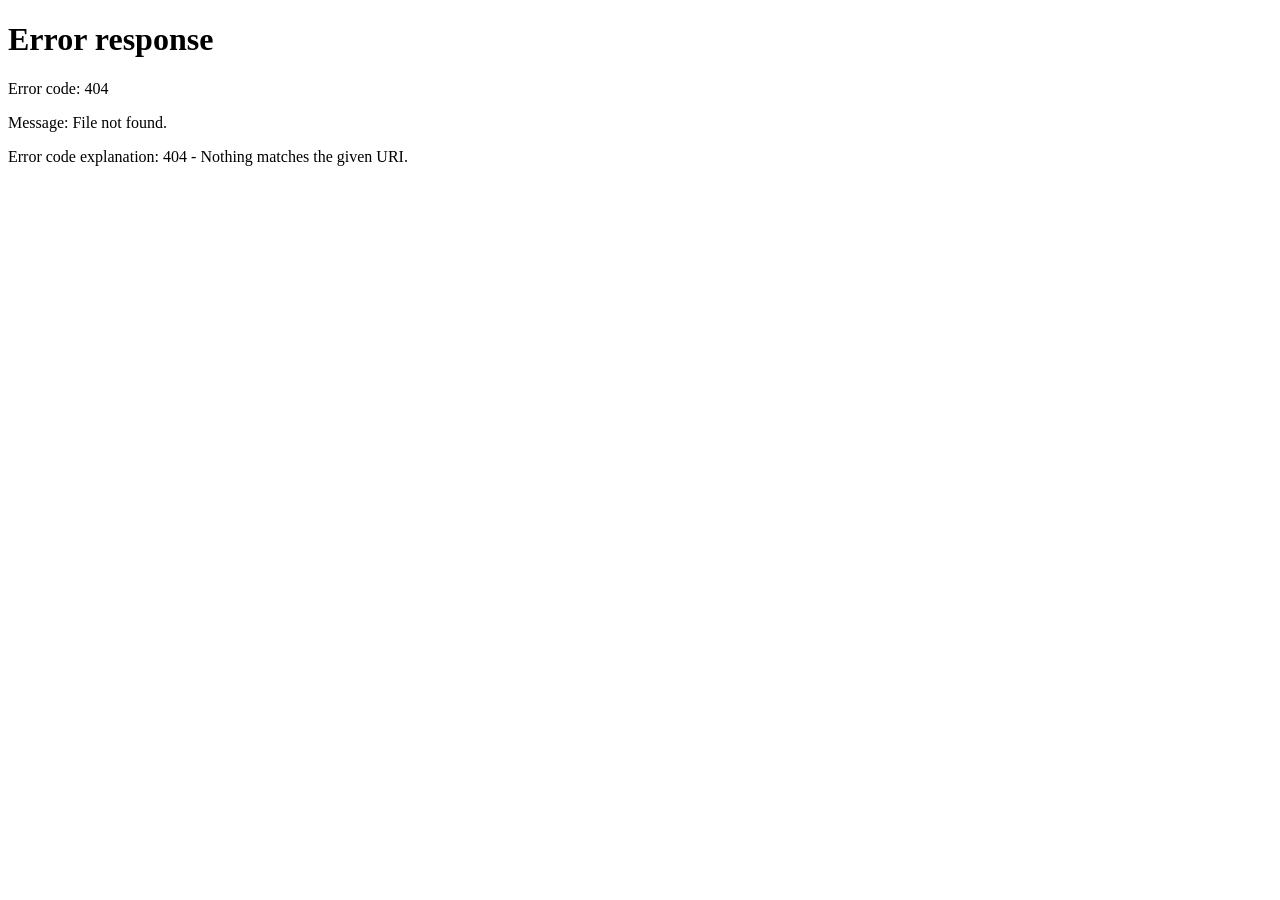
==== index.html @ 1f97e66b "Add meta refresh tag for redirection" ====
<!DOCTYPE html>
<html lang="es">
<head>
<meta charset="UTF-8">
<meta name="viewport" content="width=device-width, initial-scale=1.0">
<meta http-equiv="refresh" content="0; url=/inicio/">
<title>InkColor</title>
<link href="https://fonts.googleapis.com/css2?family=Montserrat:wght@400;600;700;900&family=Open+Sans:wght@400;600&display=swap" rel="stylesheet">
<link rel="stylesheet" href="styles.css">
<link rel="icon" type="image/png" href="assets/mancha-tinta-6.png">
</head>
<body>

<!-- NAVBAR -->
<nav>
    <a href="index.html" class="logo-link">
        <div class="logo">
             <img src="assets/file_00000000a7e0722fa5edb0c7636377c4.png" alt="Logotipo Grupo Impresión">
        </div>
    </a>
  <div class="nav-links">
    <a href="index.html" class="active">Inicio</a>
    <a href="catalogo.html">Catálogo</a>
    <a href="contacto.html">Contacto</a>
    <span class="hamburger">☰</span>
  </div>
</nav>

<!-- HERO -->
<section class="hero">
    <img src="assets/mancha-tinta-1.png" class="ink-top-right" alt="Mancha de tinta">
    <img src="assets/mancha-tinta-2.png" class="ink-bottom-left" alt="Mancha de tinta">
    <div class="wave-rainbow"></div>
    <div class="wave-white"></div>
  
    <div class="hero-content">
      <h1>Todo lo que<br>imagines<br>en impresión</h1>
      <p>Soluciones profesionales en impresión,<br>señalética y publicidad visual.</p>
      <div class="hero-btns">
        <a href="catalogo.html" class="btn-primary">Ver catálogo</a>
        <a href="contacto.html" class="btn-secondary">Contactar</a>
      </div>
    </div>
  </section>

<!-- SERVICES -->
<section class="services">
    <h2 class="section-title">Nuestros Servicios</h2>
    <p class="section-sub">Ofrecemos una amplia gama de soluciones de impresión, adaptadas a las necesidades de cada cliente.</p>
    <div class="services-grid" id="servicesGrid"></div>
  </section>

<!-- CATALOG + CONTACT (sección de dos columnas) -->
<div class="bottom-section">
    <div class="catalog">
      <h2>Catálogo</h2>
      <p>Descubre todas las soluciones de impresión que tenemos para ti. Diseño y calidad garantizados.</p>
      <div class="catalog-grid" id="catalogGridIndex"></div>
    </div>
    <div class="contact">
        <div class="contact-overlay"></div>
        <img src="assets/mancha-tinta-3.png" class="contact-splash splash-1" alt="Mancha decorativa">
        <img src="assets/mancha-tinta-4.png" class="contact-splash splash-2" alt="Mancha decorativa">
        <img src="assets/mancha-tinta-5.png" class="contact-splash splash-3" alt="Mancha decorativa">
        <img src="assets/mancha-tinta-6.png" class="contact-splash splash-4" alt="Mancha decorativa">
      
        <h2>Contáctanos</h2>
        <p>Estamos aquí para ayudarte</p>
      
        <div class="contact-btns">
    
          <a href="https://wa.me/5530526764" class="contact-btn whatsapp">
            <span class="icon">💬</span> 55305-26764
          </a>
          <a href="mailto:ereidc@inkcolor.com" class="contact-btn email">
            <span class="icon">✉️</span> Correo
          </a>
        </div>
      
        <a href="contacto.html" class="btn-send">Enviar mensaje</a>
      
        <!-- Imagen de impresora personalizada -->
        <img src="assets/printer.png" class="printer-img" alt="Impresora">
      </div>
</div>
  <footer>
    <div class="container">
      2025 <span>Grupo InkColor</span> — Todos los derechos reservados.
    </div>
  </footer>

<script src="script.js"></script>
</body>
</html>
---- styles.css ----
/* ===== RESET Y VARIABLES ===== */
:root {
    --blue: #1565C0;
    --red: #C62828;
    --black: #111;
    --white: #fff;
    --gray: #f5f5f5;
    --text: #333;
}

.services,
.bottom-section,
.catalog,
.contact,
footer {
    background-color: #fff;
    position: relative;
    z-index: 1;
}

* {
    margin: 0;
    padding: 0;
    box-sizing: border-box;
}

body {
    font-family: 'Open Sans', sans-serif;
    color: var(--text);
    overflow-x: hidden;
    background: #fff;
}

/* ===== NAVBAR ===== */
nav {
    position: fixed;
    top: 0;
    left: 0;
    right: 0;
    z-index: 1000;
    display: flex;
    align-items: center;
    justify-content: space-between;
    padding: 14px 48px;
    background: rgba(0, 0, 0, 0.0);
    backdrop-filter: blur(8px);
    box-shadow: 0 2px 16px rgba(0, 0, 0, 0.08);
    transition: box-shadow 0.2s;
}

.logo {
    display: flex;
    align-items: center;
    justify-content: flex-start;
    transition: all 0.3s ease;
}

.logo:hover {
    transform: scale(1.02);
}

.logo img {
    max-height: 120px;
    width: auto;
    display: block;
    object-fit: contain;
}

.logo-link {
    text-decoration: none;
    display: inline-block;
}

.nav-links {
    display: flex;
    align-items: center;
    gap: 32px;
}

nav {
    position: fixed;
    top: 0;
    left: 0;
    right: 0;
    z-index: 1000;
    display: flex;
    align-items: center;
    justify-content: space-between;
    padding: 14px 48px;
    background: rgba(0, 0, 0, 0);
    backdrop-filter: blur(0px);
    box-shadow: 0 2px 16px rgba(0, 0, 0, 0.08);
    transition: box-shadow 0.2s;
    min-height: 100px;  /* ← NUEVO: asegura altura mínima */
}

.nav-links a {
    text-decoration: none;
    color: var(--black);
    font-family: 'Montserrat', sans-serif;
    font-weight: 600;
    font-size: 0.95rem;
    transition: color .2s;
}

.nav-links a:hover,
.nav-links a.active {
    color: var(--blue);
}

.hamburger {
    font-size: 1.4rem;
    cursor: pointer;
    color: var(--black);
}

/* ===== HERO ===== */
.hero {
    min-height: 100vh;
    padding-top: 160px;
    position: relative;  /* ← IMPORTANTE: debe estar presente */
    overflow: hidden;
    background: #fff;
    display: flex;
    align-items: center;
}

@media (max-width: 768px) {
    .logo img {
        max-height: 80px;  /* Logo más pequeño en móvil */
    }
    
    nav {
        padding: 10px 20px;
        min-height: 70px;
    }
    
    .hero {
        padding-top: 120px;  /* Ajuste para móvil */
    }
}

/* Onda arcoíris con efecto difuminado */
.wave-rainbow {
    position: absolute;
    bottom: 0;
    left: 0;
    right: 0;
    height: 250px;
    background: linear-gradient(90deg,
        #e53935 0%, #f06292 10%, #fdd835 25%,
        #66bb6a 40%, #29b6f6 60%, #7e57c2 75%,
        #ef5350 90%, #e53935 100%);
    opacity: 0.85;
    clip-path: ellipse(120% 100% at 50% 100%);
    z-index: 2;
    /* Efecto de desvanecido hacia arriba */
    -webkit-mask-image: linear-gradient(to top, black 0%, black 50%, transparent 100%);
    mask-image: linear-gradient(to top, black 0%, black 50%, transparent 100%);
}

/* Onda blanca con efecto difuminado */
.wave-white {
    position: absolute;
    bottom: 0;
    left: 0;
    right: 0;
    height: 190px;
    background: #fff;
    clip-path: ellipse(110% 100% at 50% 100%);
    z-index: 3;
    -webkit-mask-image: linear-gradient(to top, black 0%, black 40%, transparent 100%);
    mask-image: linear-gradient(to top, black 0%, black 40%, transparent 100%);
}

.ink-top-right {
    position: absolute;
    top: 150px;
    right: 0;
    width: 100%;
    max-width: 2000px;
    height: auto;
    z-index: 1;
    opacity: 0.85;
    pointer-events: none;
}

/* Gotitas decorativas */
.ink-top-right::before {
    content: '';
    position: absolute;
    width: 18px;
    height: 18px;
    background: #fdd835;
    border-radius: 50%;
    top: 40px;
    left: 30px;
    box-shadow: 0 0 12px #fdd835;
}

.ink-top-right::after {
    content: '';
    position: absolute;
    width: 14px;
    height: 14px;
    background: #29b6f6;
    border-radius: 50%;
    top: 80px;
    left: 60px;
    box-shadow: 0 0 10px #29b6f6;
}

.ink-bottom-left {
    position: absolute;
    bottom: 80px;
    left: -30px;
    width: 70%;
    max-width: 1000px;
    height: auto;
    z-index: 1;
    opacity: 0.8;
    pointer-events: none;
}

.hero-content {
    position: relative;
    z-index: 15;
    padding: 0 48px;
    max-width: 560px;
    animation: fadeInUp 0.8s ease both;
}

@keyframes fadeInUp {
    from {
        opacity: 0;
        transform: translateY(40px);
    }
    to {
        opacity: 1;
        transform: translateY(0);
    }
}

.hero-content h1 {
    font-family: 'Montserrat', sans-serif;
    font-size: clamp(2.4rem, 5vw, 3.8rem);
    font-weight: 900;
    line-height: 1.05;
    color: var(--black);
    margin-bottom: 18px;
}

.hero-content p {
    font-size: 1.05rem;
    color: #555;
    margin-bottom: 32px;
    line-height: 1.6;
}

.hero-btns {
    display: flex;
    gap: 16px;
    flex-wrap: wrap;
}

/* ===== BOTONES ===== */
.btn-primary {
    padding: 13px 28px;
    background: var(--blue);
    color: #fff;
    border: none;
    border-radius: 6px;
    font-family: 'Montserrat', sans-serif;
    font-weight: 700;
    font-size: 1rem;
    cursor: pointer;
    text-decoration: none;
    transition: transform .2s, box-shadow .2s;
    box-shadow: 0 4px 16px rgba(21, 101, 192, 0.3);
}

.btn-primary:hover {
    transform: translateY(-2px);
    box-shadow: 0 8px 24px rgba(21, 101, 192, 0.4);
}

.btn-secondary {
    padding: 13px 28px;
    background: var(--red);
    color: #fff;
    border: none;
    border-radius: 6px;
    font-family: 'Montserrat', sans-serif;
    font-weight: 700;
    font-size: 1rem;
    cursor: pointer;
    text-decoration: none;
    transition: transform .2s, box-shadow .2s;
    box-shadow: 0 4px 16px rgba(198, 40, 40, 0.3);
}

.btn-secondary:hover {
    transform: translateY(-2px);
    box-shadow: 0 8px 24px rgba(198, 40, 40, 0.4);
}

/* ===== SERVICIOS ===== */
.services {
    background: #fff;
    padding: 80px 48px;
    text-align: center;
    position: relative;
    z-index: 20;
}

.section-title {
    font-family: 'Montserrat', sans-serif;
    font-size: 2rem;
    font-weight: 900;
    color: var(--black);
    margin-bottom: 10px;
}

.section-sub {
    color: #666;
    font-size: 0.97rem;
    margin-bottom: 50px;
    max-width: 500px;
    margin-left: auto;
    margin-right: auto;
    line-height: 1.6;
}

.services-grid {
    display: grid;
    grid-template-columns: repeat(4, 1fr);
    gap: 24px;
    max-width: 1100px;
    margin: 0 auto;
}

.service-card {
    background: #fff;
    border-radius: 12px;
    box-shadow: 0 4px 24px rgba(0, 0, 0, 0.10);
    overflow: hidden;
    display: flex;
    flex-direction: column;
    transition: transform .25s, box-shadow .25s;
    position: relative;
    z-index: 21;
}

.service-card:hover {
    transform: translateY(-6px);
    box-shadow: 0 12px 40px rgba(0, 0, 0, 0.16);
}

.card-header {
    position: relative;
    background: #111;
    padding: 14px 12px 10px;
    clip-path: polygon(0 0, 100% 0, 100% 75%, 50% 100%, 0 75%);
    min-height: 70px;
    display: flex;
    align-items: center;
    justify-content: center;
}

.card-header::before {
    content: '';
    position: absolute;
    inset: 0;
    background: radial-gradient(ellipse at 50% 0%, #2a2a2a, #0a0a0a);
}

.card-header h3 {
    position: relative;
    font-family: 'Montserrat', sans-serif;
    font-weight: 700;
    color: #fff;
    font-size: 1.05rem;
    z-index: 1;
}

.card-img {
    width: 100%;
    height: 160px;
    object-fit: cover;
    display: block;
}

.card-body {
    padding: 18px 16px;
    flex: 1;
    text-align: left;
}

.card-body h4 {
    font-family: 'Montserrat', sans-serif;
    font-weight: 700;
    font-size: 1rem;
    margin-bottom: 8px;
    color: var(--black);
}

.card-body p {
    font-size: 0.875rem;
    color: #666;
    line-height: 1.5;
    margin-bottom: 16px;
}

.btn-ver {
    display: inline-block;
    padding: 9px 22px;
    background: var(--blue);
    color: #fff;
    border-radius: 5px;
    font-family: 'Montserrat', sans-serif;
    font-weight: 700;
    font-size: 0.9rem;
    text-decoration: none;
    transition: background .2s;
}

.btn-ver:hover {
    background: #0d47a1;
}

/* ===== BOTTOM SECTION ===== */
.bottom-section {
    display: grid;
    grid-template-columns: 1fr 1fr;
    min-height: 480px;
    position: relative;
    z-index: 20;
    background: #fff;
}

.catalog {
    padding: 60px 48px;
    background: #fff;
}

.catalog h2 {
    font-family: 'Montserrat', sans-serif;
    font-size: 2.2rem;
    font-weight: 900;
    margin-bottom: 8px;
}

.catalog p {
    color: #666;
    font-size: 0.9rem;
    margin-bottom: 30px;
    line-height: 1.6;
}

.catalog-grid {
    display: grid;
    grid-template-columns: 1fr 1fr;
    gap: 20px;
}

.catalog-card {
    border-radius: 10px;
    overflow: hidden;
    box-shadow: 0 3px 16px rgba(0, 0, 0, 0.10);
    transition: transform .2s;
}

.catalog-card:hover {
    transform: translateY(-4px);
}

.catalog-card img {
    width: 100%;
    height: 130px;
    object-fit: cover;
    display: block;
}

.catalog-card-body {
    padding: 14px;
}

.catalog-card-body h4 {
    font-family: 'Montserrat', sans-serif;
    font-weight: 700;
    font-size: 0.95rem;
    margin-bottom: 6px;
}

.catalog-card-body p {
    font-size: 0.82rem;
    color: #666;
    margin-bottom: 12px;
    line-height: 1.4;
}

/* ===== CONTACT (INDEX) ===== */
/* ===== RECUADRO DE CONTACTO (CORREGIDO) ===== */
.contact {
    position: relative;
    background: url('assets/fondo.png');
    background-size: cover;
    background-position: center;
    background-repeat: no-repeat;
    padding: 60px 48px;
    display: flex;
    flex-direction: column;
    align-items: center;
    justify-content: center;
    text-align: center;
    overflow: hidden;
    min-height: 400px;
}

/* Eliminar cualquier overlay que atenúe */
.contact::before {
    display: none;
}

/* Impresora - visible y nítida */
.printer-img {
    position: absolute;
    bottom: 0;
    right: 0;
    width: 280px;
    height: auto;
    opacity: 0.9;
    z-index: 1;
    pointer-events: none;
}

/* Texto por encima de la impresora */
.contact h2,
.contact > p,
.contact-btns,
.btn-send {
    position: relative;
    z-index: 2;
}

/* Manchas decorativas */
.contact-splash {
    position: absolute;
    z-index: 1;
    pointer-events: none;
}

.splash-1 {
    width: 80px;
    top: 10%;
    left: 5%;
    animation: float 4s ease-in-out infinite;
}

.splash-2 {
    width: 60px;
    top: 20%;
    right: 8%;
    animation: float 5s ease-in-out infinite 0.5s;
}

.splash-3 {
    width: 100px;
    bottom: 15%;
    left: 10%;
    animation: float 4.5s ease-in-out infinite 1s;
}

.splash-4 {
    width: 70px;
    bottom: 25%;
    right: 5%;
    animation: float 3.5s ease-in-out infinite 1.5s;
}

@keyframes float {
    0%, 100% {
        transform: translateY(0) rotate(0deg);
    }
    50% {
        transform: translateY(-15px) rotate(5deg);
    }
}

/* Ajustes para móvil */
@media (max-width: 768px) {
    .printer-img {
        width: 150px;
        opacity: 0.7;
    }
    
    .contact-splash {
        opacity: 0.4;
    }
    
    .splash-1 { width: 50px; top: 5%; left: 2%; }
    .splash-2 { width: 40px; top: 15%; right: 2%; }
    .splash-3 { width: 60px; bottom: 10%; left: 5%; }
    .splash-4 { width: 45px; bottom: 20%; right: 2%; }
}

.contact h2 {
    position: relative;
    font-family: 'Montserrat', sans-serif;
    font-size: 2rem;
    font-weight: 900;
    color: #fff;
    margin-bottom: 8px;
    z-index: 1;
}

.contact>p {
    position: relative;
    color: #ccc;
    font-size: 0.95rem;
    margin-bottom: 28px;
    z-index: 1;
}

.contact-btns {
    position: relative;
    display: flex;
    gap: 16px;
    margin-bottom: 28px;
    z-index: 1;
}

.contact-btn {
    display: flex;
    flex-direction: column;
    align-items: center;
    padding: 12px 18px;
    border-radius: 10px;
    font-family: 'Montserrat', sans-serif;
    font-weight: 700;
    font-size: 0.78rem;
    color: #fff;
    min-width: 90px;
    cursor: pointer;
    text-decoration: none;
    transition: transform .2s;
}

.contact-btn:hover {
    transform: translateY(-3px);
}

.contact-btn .icon {
    font-size: 1.4rem;
    margin-bottom: 6px;
}

.contact-btn.whatsapp {
    background: #25d366;
}

.contact-btn.email {
    background: #1565C0;
}

.btn-send {
    position: relative;
    z-index: 1;
    padding: 13px 36px;
    background: var(--blue);
    color: #fff;
    border: none;
    border-radius: 6px;
    font-family: 'Montserrat', sans-serif;
    font-weight: 700;
    font-size: 1rem;
    cursor: pointer;
    transition: transform .2s, box-shadow .2s;
    box-shadow: 0 4px 16px rgba(21, 101, 192, 0.4);
    text-decoration: none;
    display: inline-block;
}

.btn-send:hover {
    transform: translateY(-2px);
    box-shadow: 0 8px 24px rgba(21, 101, 192, 0.5);
}

.printer-img {
    position: absolute;
    bottom: 0;
    right: 0;
    width: 280px;
    height: auto;
    opacity: 1;
    z-index: 2;
    pointer-events: none;
}

/* ===== FOOTER ===== */
footer {
    background: #0a0a0a;
    color: #888;
    text-align: center;
    padding: 20px;
    font-size: 0.85rem;
    font-family: 'Montserrat', sans-serif;
    position: relative;
    z-index: 20;
}

footer span {
    color: #fff;
    font-weight: 700;
}

/* ===== ESTILOS PARA CATÁLOGO Y CONTACTO ===== */
.catalog-filters {
    display: flex;
    justify-content: center;
    gap: 16px;
    flex-wrap: wrap;
    margin: 40px 0;
}

.filter-btn {
    padding: 10px 24px;
    border: 2px solid var(--blue);
    background: transparent;
    border-radius: 40px;
    cursor: pointer;
    font-weight: 700;
    font-family: 'Montserrat', sans-serif;
    transition: all 0.3s;
    color: var(--blue);
}

.filter-btn.active,
.filter-btn:hover {
    background: var(--blue);
    color: white;
}

.full-catalog-grid {
    display: grid;
    grid-template-columns: repeat(auto-fill, minmax(320px, 1fr));
    gap: 32px;
    margin: 40px auto;
    max-width: 1200px;
    padding: 0 48px;
}

@keyframes fadeInScale {
    from {
        opacity: 0;
        transform: scale(0.95);
    }
    to {
        opacity: 1;
        transform: scale(1);
    }
}

.catalog-item-full {
    background: #fff;
    border-radius: 16px;
    overflow: hidden;
    box-shadow: 0 8px 20px rgba(0, 0, 0, 0.1);
    transition: transform 0.3s, box-shadow 0.3s;
    display: flex;           /* Asegura que sea flex */
    flex-direction: column;  /* Mantiene la dirección */
}

/* Ocultar elementos correctamente */
.catalog-item-full[style*="display: none"] {
    display: none !important;
}

/* Mostrar elementos */
.catalog-item-full[style*="display: flex"] {
    display: flex !important;
}

.catalog-item-full:hover {
    transform: translateY(-6px);
    box-shadow: 0 15px 30px rgba(0, 0, 0, 0.15);
}

.catalog-item-full .card-img {
    height: 180px;
}

.catalog-item-full .card-body {
    text-align: center;
}

.catalog-item-full .catalog-features {
    display: flex;
    justify-content: center;
    gap: 12px;
    margin: 12px 0;
    flex-wrap: wrap;
}

.catalog-item-full .catalog-features span {
    background: #f0f0f0;
    padding: 4px 12px;
    border-radius: 20px;
    font-size: 0.75rem;
}

.contact-page-wrapper {
    max-width: 1200px;
    margin: 0 auto;
    padding: 40px 48px;
    display: grid;
    grid-template-columns: 1fr 1.2fr;
    gap: 48px;
}

.contact-info-card {
    background: #fff;
    border-radius: 24px;
    padding: 32px;
    box-shadow: 0 8px 24px rgba(0, 0, 0, 0.1);
}

.contact-info-card .contact-method {
    display: flex;
    gap: 20px;
    margin-bottom: 32px;
    padding-bottom: 20px;
    border-bottom: 1px solid #eee;
}

.contact-info-card .contact-icon {
    width: 50px;
    height: 50px;
    background: var(--blue);
    border-radius: 50%;
    display: flex;
    align-items: center;
    justify-content: center;
    color: white;
    font-size: 1.4rem;
}

.contact-form-card {
    background: #fff;
    border-radius: 24px;
    padding: 32px;
    box-shadow: 0 8px 24px rgba(0, 0, 0, 0.1);
}

.form-group {
    margin-bottom: 20px;
}

.form-group input,
.form-group textarea,
.form-group select {
    width: 100%;
    padding: 12px 16px;
    border: 1px solid #ddd;
    border-radius: 8px;
    font-family: 'Open Sans', sans-serif;
}

.form-group input:focus,
.form-group textarea:focus {
    outline: none;
    border-color: var(--blue);
}

.alert-msg {
    margin-top: 16px;
    text-align: center;
    font-weight: 600;
}

.map-container {
    margin-top: 40px;
    border-radius: 20px;
    overflow: hidden;
    box-shadow: 0 4px 12px rgba(0, 0, 0, 0.1);
}

/* ===== RESPONSIVE ===== */
@media (max-width: 900px) {
    .services-grid {
        grid-template-columns: 1fr 1fr;
    }

    .bottom-section {
        grid-template-columns: 1fr;
    }

    nav {
        padding: 14px 24px;
    }

    .hero-content {
        padding: 0 24px;
    }

    .services {
        padding: 60px 24px;
    }

    .catalog {
        padding: 40px 24px;
    }

    .contact {
        padding: 40px 24px;
    }

    .full-catalog-grid {
        padding: 0 24px;
    }

    .contact-page-wrapper {
        grid-template-columns: 1fr;
        padding: 40px 24px;
    }
}

@media (max-width: 768px) {
    .ink-top-right {
        width: 60%;
        max-width: 300px;
        top: 100px;
        opacity: 0.6;
    }

    .ink-bottom-left {
        width: 50%;
        max-width: 250px;
        bottom: 40px;
        left: -20px;
        opacity: 0.6;
    }
}

@media (max-width: 600px) {
    .services-grid {
        grid-template-columns: 1fr;
    }

    .catalog-grid {
        grid-template-columns: 1fr;
    }

    .nav-links {
        display: none;
    }

    .hero-content h1 {
        font-size: 2rem;
    }
}

/* Navbar en páginas oscuras */
.page-catalogo nav,
.page-contacto nav {
    background: rgba(0, 0, 0, 0);
}

.page-catalogo .nav-links a,
.page-contacto .nav-links a {
    color: white;
}

.page-catalogo .nav-links a:hover,
.page-contacto .nav-links a:hover,
.page-catalogo .nav-links a.active,
.page-contacto .nav-links a.active {
    color: #29b6f6;
}
/* ===== CONTROL DE SELECCIÓN Y CURSOR ===== */
/* Deshabilita selección en toda la página excepto formularios */
* {
    user-select: none;
    -webkit-user-select: none;
    -moz-user-select: none;
    -ms-user-select: none;
}

/* Permite selección en inputs, textareas y selects */
input, 
textarea, 
select,
[contenteditable="true"] {
    user-select: text;
    -webkit-user-select: text;
    -moz-user-select: text;
    -ms-user-select: text;
}

/* Cursor por defecto como flecha normal */
body, html, div, section, article, header, footer, nav {
    cursor: default;
}

/* Cursor de texto solo para inputs */
input, textarea, select {
    cursor: text;
}

/* Cursor de enlace (manita) para elementos clickeables */
a, 
button, 
.btn-primary, 
.btn-secondary, 
.btn-send, 
.btn-ver, 
.contact-btn,
.filter-btn,
.nav-links a,
.logo-link {
    cursor: pointer;
}
/* Evita menú contextual al mantener presionado en móviles */
* {
    -webkit-touch-callout: none;
    -webkit-tap-highlight-color: transparent;
}
/* Deshabilitar selección general */
* {
    user-select: none;
}

/* Permitir selección solo en títulos importantes */
h1, h2, h3, h4, p, .hero-content {
    user-select: text;
}
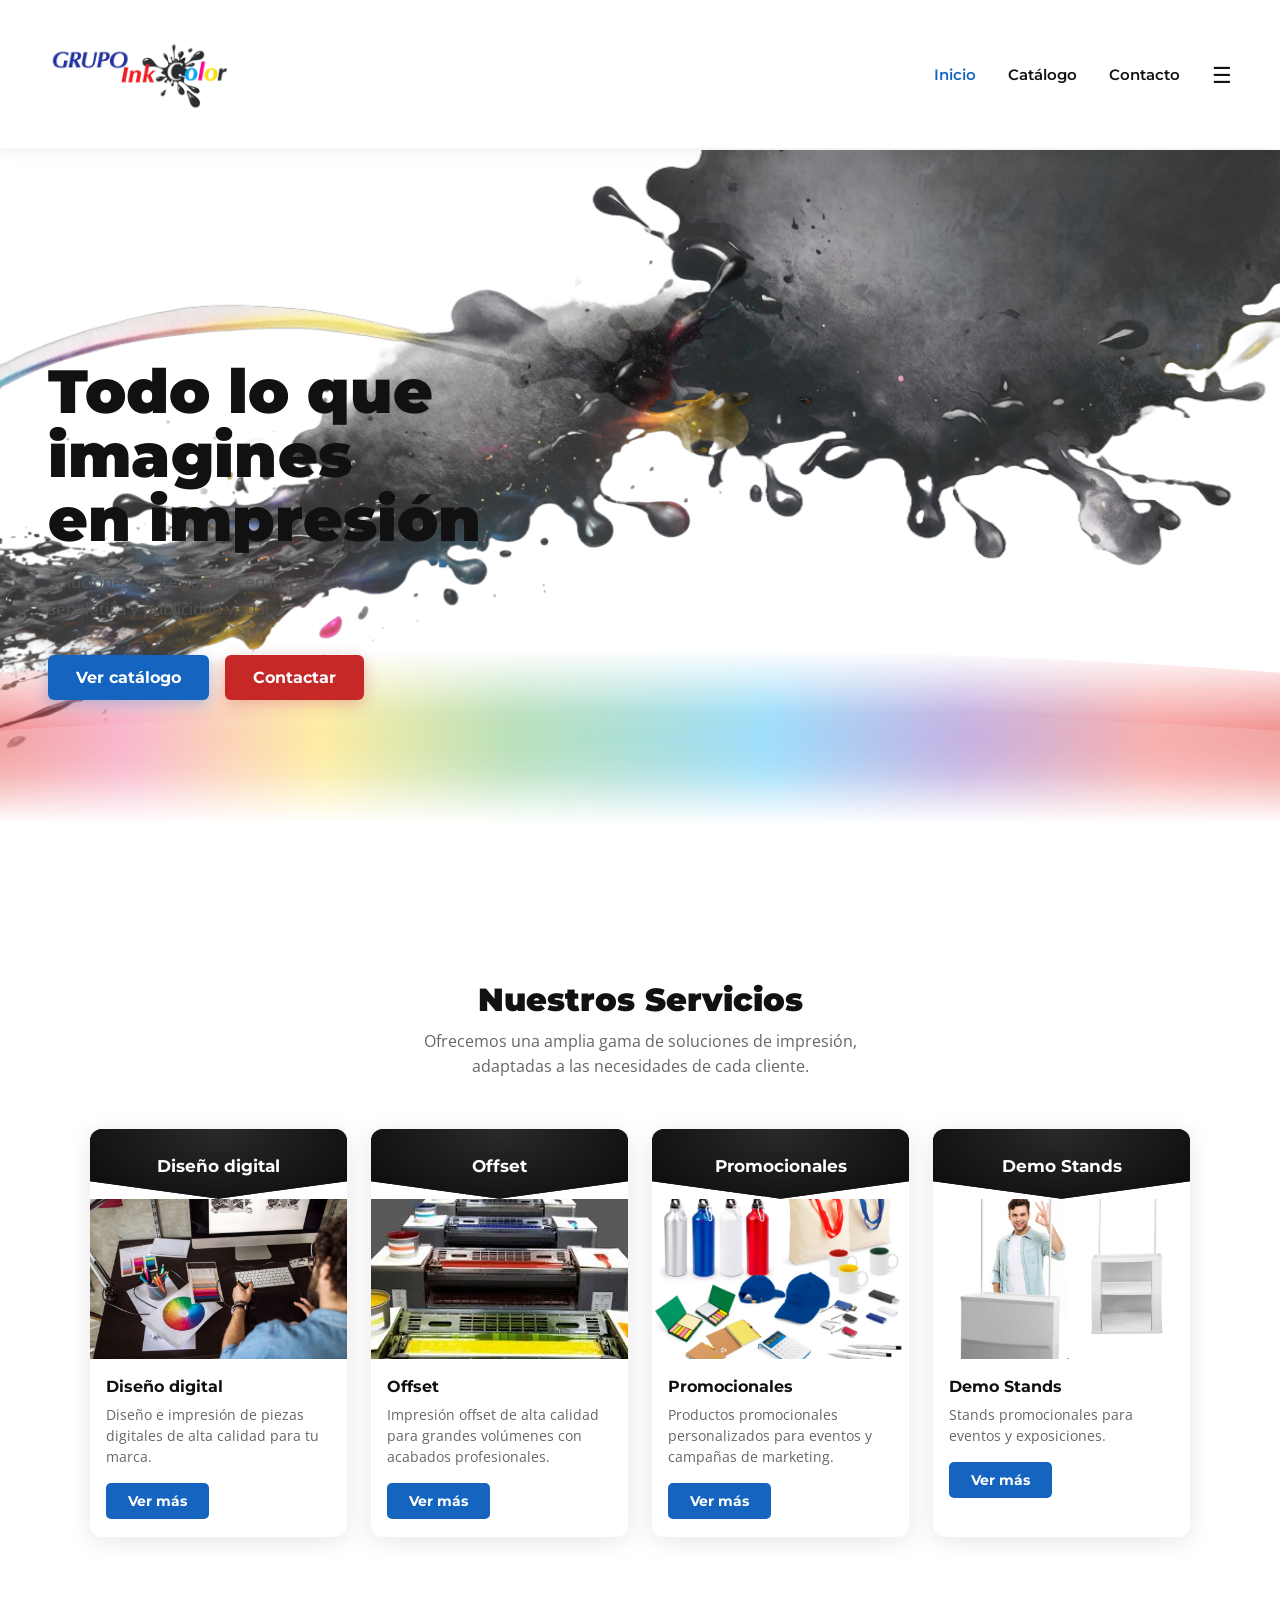
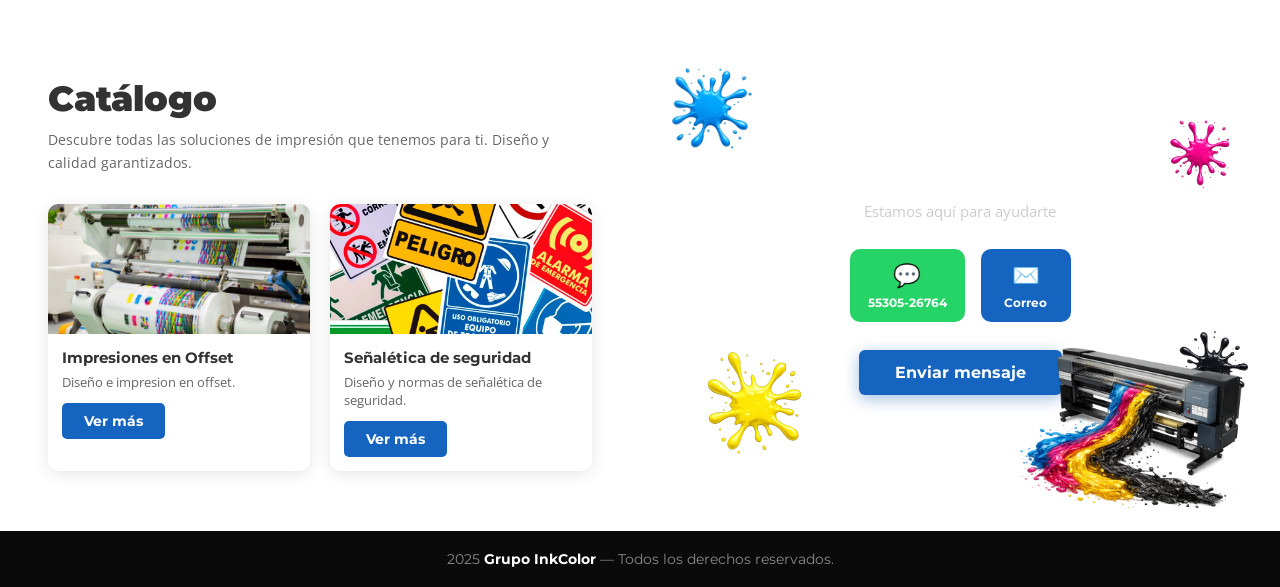
==== commit 5c6a8e55: "Update index.html" ====
--- a/index.html
+++ b/index.html
@@ -3,7 +3,6 @@
 <head>
 <meta charset="UTF-8">
 <meta name="viewport" content="width=device-width, initial-scale=1.0">
-<meta http-equiv="refresh" content="0; url=/inicio/">
 <title>InkColor</title>
 <link href="https://fonts.googleapis.com/css2?family=Montserrat:wght@400;600;700;900&family=Open+Sans:wght@400;600&display=swap" rel="stylesheet">
 <link rel="stylesheet" href="styles.css">
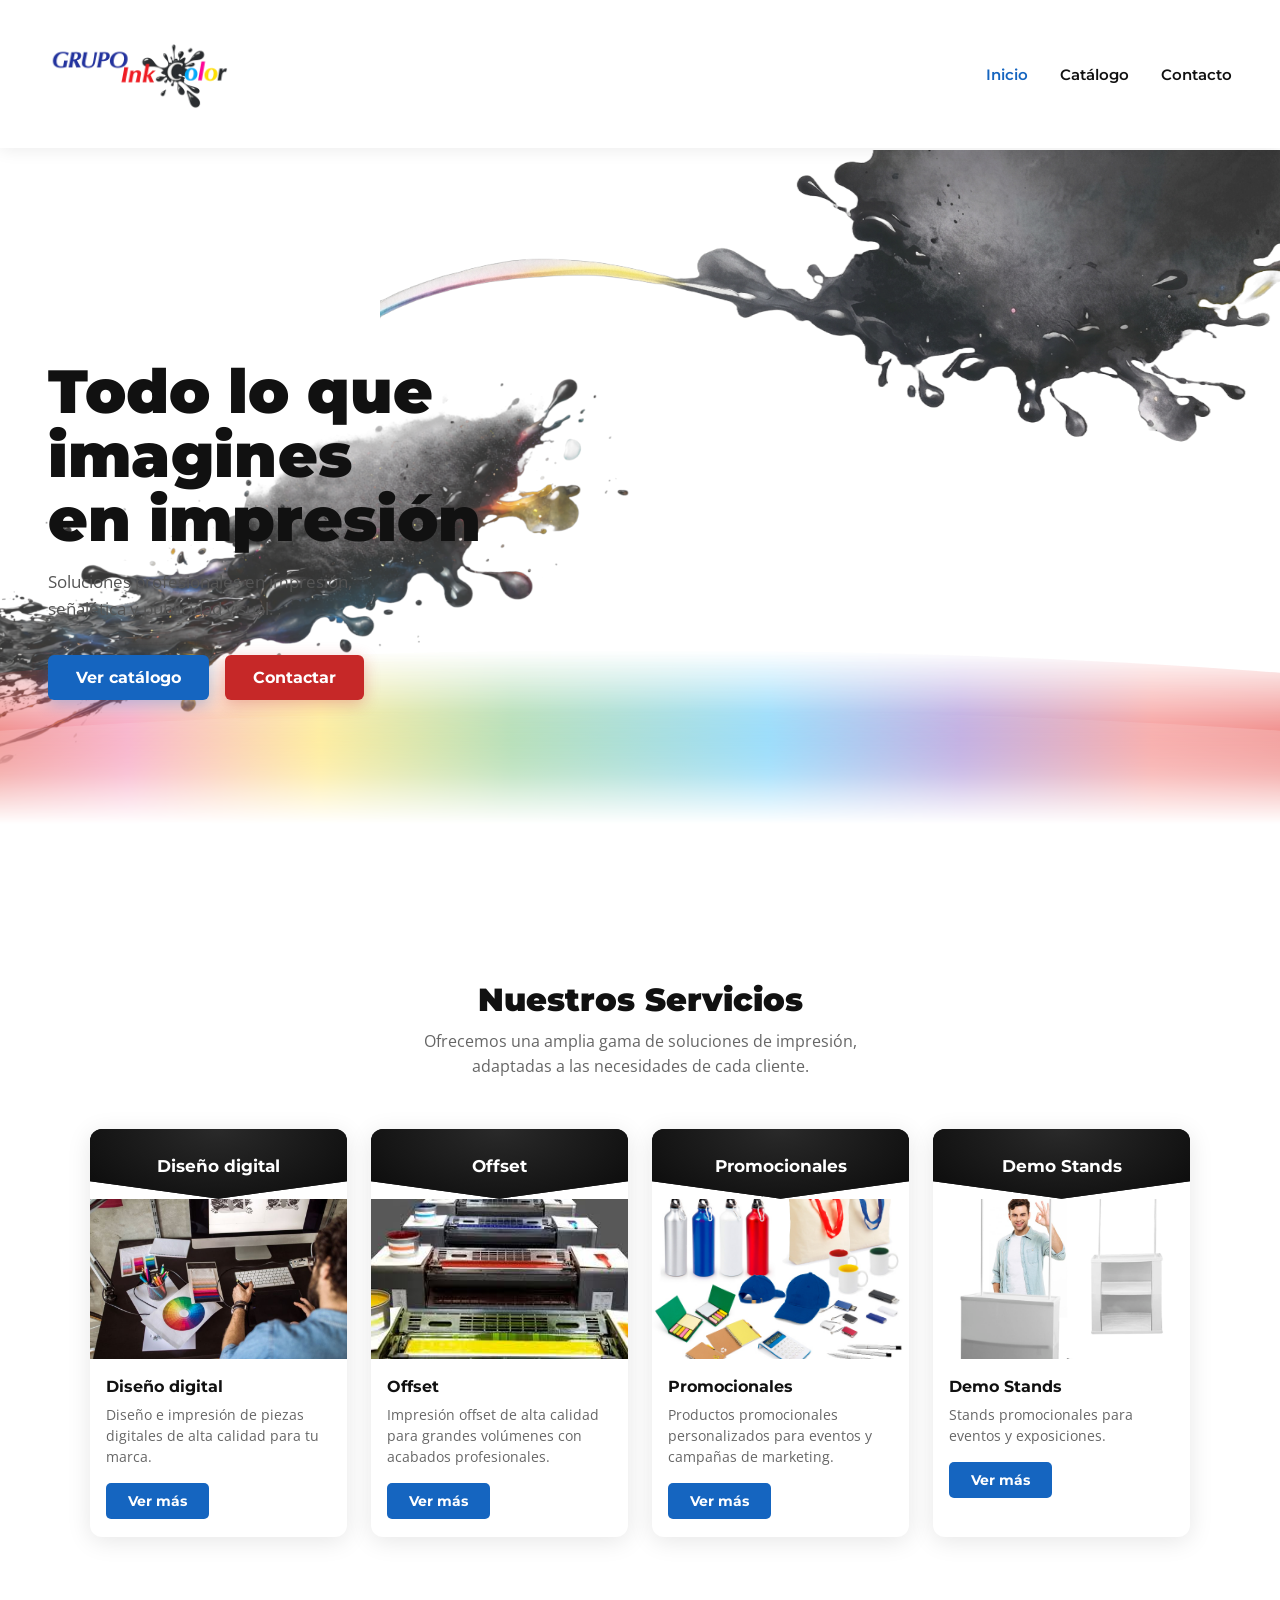
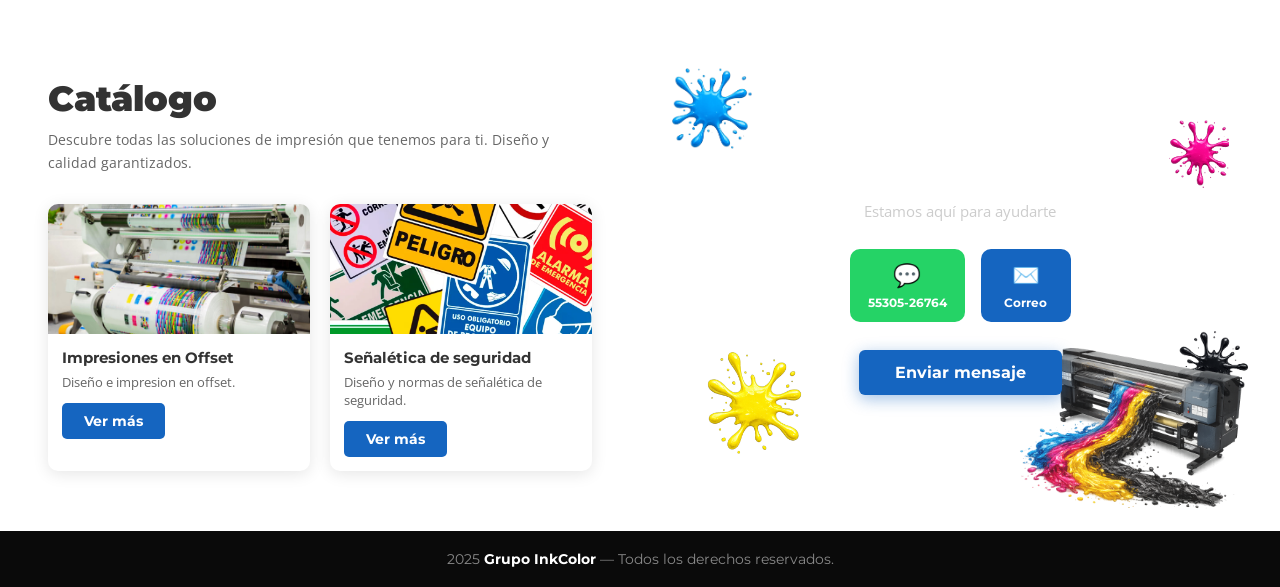
==== commit 82191b4e: "updates" ====
--- a/index.html
+++ b/index.html
@@ -7,6 +7,7 @@
 <link href="https://fonts.googleapis.com/css2?family=Montserrat:wght@400;600;700;900&family=Open+Sans:wght@400;600&display=swap" rel="stylesheet">
 <link rel="stylesheet" href="styles.css">
 <link rel="icon" type="image/png" href="assets/mancha-tinta-6.png">
+<link rel="stylesheet" href="styles.css?v=0.0.1">
 </head>
 <body>
 
@@ -17,11 +18,14 @@
              <img src="assets/file_00000000a7e0722fa5edb0c7636377c4.png" alt="Logotipo Grupo Impresión">
         </div>
     </a>
-  <div class="nav-links">
-    <a href="index.html" class="active">Inicio</a>
+  <div class="hamburger" id="hamburger">
+    ☰
+  </div>
+  
+  <div class="nav-links" id="navLinks">
+    <a href="index.html">Inicio</a>
     <a href="catalogo.html">Catálogo</a>
     <a href="contacto.html">Contacto</a>
-    <span class="hamburger">☰</span>
   </div>
 </nav>
 
@@ -88,6 +92,6 @@
     </div>
   </footer>
 
-<script src="script.js"></script>
+<script src="script.js?v=0.0.1"></script>
 </body>
 </html>
--- a/styles.css
+++ b/styles.css
@@ -8,20 +8,13 @@
     --text: #333;
 }
 
-.services,
-.bottom-section,
-.catalog,
-.contact,
-footer {
-    background-color: #fff;
-    position: relative;
-    z-index: 1;
-}
-
 * {
     margin: 0;
     padding: 0;
     box-sizing: border-box;
+    user-select: none;
+    -webkit-touch-callout: none;
+    -webkit-tap-highlight-color: transparent;
 }
 
 body {
@@ -31,7 +24,27 @@
     background: #fff;
 }
 
-/* ===== NAVBAR ===== */
+/* Permitir selección en inputs y textos importantes */
+input, textarea, select, 
+h1, h2, h3, h4, p, .hero-content {
+    user-select: text;
+}
+
+/* Cursores */
+body, html, div, section, nav, footer {
+    cursor: default;
+}
+
+input, textarea, select {
+    cursor: text;
+}
+
+a, button, .btn-primary, .btn-secondary, .btn-send, .btn-ver, 
+.contact-btn, .filter-btn, .nav-links a, .logo-link {
+    cursor: pointer;
+}
+
+/* ===== NAVBAR (UNIFICADO) ===== */
 nav {
     position: fixed;
     top: 0;
@@ -42,10 +55,11 @@
     align-items: center;
     justify-content: space-between;
     padding: 14px 48px;
-    background: rgba(0, 0, 0, 0.0);
+    background: rgba(0, 0, 0, 0);
     backdrop-filter: blur(8px);
     box-shadow: 0 2px 16px rgba(0, 0, 0, 0.08);
-    transition: box-shadow 0.2s;
+    transition: all 0.3s ease;
+    min-height: 100px;
 }
 
 .logo {
@@ -72,26 +86,10 @@
 }
 
 .nav-links {
+    
     display: flex;
     align-items: center;
     gap: 32px;
-}
-
-nav {
-    position: fixed;
-    top: 0;
-    left: 0;
-    right: 0;
-    z-index: 1000;
-    display: flex;
-    align-items: center;
-    justify-content: space-between;
-    padding: 14px 48px;
-    background: rgba(0, 0, 0, 0);
-    backdrop-filter: blur(0px);
-    box-shadow: 0 2px 16px rgba(0, 0, 0, 0.08);
-    transition: box-shadow 0.2s;
-    min-height: 100px;  /* ← NUEVO: asegura altura mínima */
 }
 
 .nav-links a {
@@ -112,35 +110,56 @@
     font-size: 1.4rem;
     cursor: pointer;
     color: var(--black);
+    display: none;
 }
 
 /* ===== HERO ===== */
 .hero {
     min-height: 100vh;
     padding-top: 160px;
-    position: relative;  /* ← IMPORTANTE: debe estar presente */
+    position: relative;
     overflow: hidden;
     background: #fff;
     display: flex;
     align-items: center;
 }
 
-@media (max-width: 768px) {
-    .logo img {
-        max-height: 80px;  /* Logo más pequeño en móvil */
-    }
-    
-    nav {
-        padding: 10px 20px;
-        min-height: 70px;
-    }
-    
-    .hero {
-        padding-top: 120px;  /* Ajuste para móvil */
-    }
-}
-
-/* Onda arcoíris con efecto difuminado */
+.hero-content {
+    position: relative;
+    z-index: 15;
+    padding: 0 48px;
+    max-width: 560px;
+    animation: fadeInUp 0.8s ease both;
+}
+
+@keyframes fadeInUp {
+    from { opacity: 0; transform: translateY(40px); }
+    to { opacity: 1; transform: translateY(0); }
+}
+
+.hero-content h1 {
+    font-family: 'Montserrat', sans-serif;
+    font-size: clamp(2.4rem, 5vw, 3.8rem);
+    font-weight: 900;
+    line-height: 1.05;
+    color: var(--black);
+    margin-bottom: 18px;
+}
+
+.hero-content p {
+    font-size: 1.05rem;
+    color: #555;
+    margin-bottom: 32px;
+    line-height: 1.6;
+}
+
+.hero-btns {
+    display: flex;
+    gap: 16px;
+    flex-wrap: wrap;
+}
+
+/* ===== ONDAS ===== */
 .wave-rainbow {
     position: absolute;
     bottom: 0;
@@ -154,12 +173,10 @@
     opacity: 0.85;
     clip-path: ellipse(120% 100% at 50% 100%);
     z-index: 2;
-    /* Efecto de desvanecido hacia arriba */
     -webkit-mask-image: linear-gradient(to top, black 0%, black 50%, transparent 100%);
     mask-image: linear-gradient(to top, black 0%, black 50%, transparent 100%);
 }
 
-/* Onda blanca con efecto difuminado */
 .wave-white {
     position: absolute;
     bottom: 0;
@@ -173,15 +190,28 @@
     mask-image: linear-gradient(to top, black 0%, black 40%, transparent 100%);
 }
 
+/* ===== MANCHAS PRINCIPALES ===== */
 .ink-top-right {
     position: absolute;
     top: 150px;
     right: 0;
-    width: 100%;
-    max-width: 2000px;
+    width: 80% !important;
+    max-width: 900px !important;
     height: auto;
     z-index: 1;
     opacity: 0.85;
+    pointer-events: none;
+}
+
+.ink-bottom-left {
+    position: absolute;
+    bottom: 80px;
+    left: -30px;
+    width: 70% !important;
+    max-width: 700px !important;
+    height: auto;
+    z-index: 1;
+    opacity: 0.8;
     pointer-events: none;
 }
 
@@ -210,59 +240,6 @@
     box-shadow: 0 0 10px #29b6f6;
 }
 
-.ink-bottom-left {
-    position: absolute;
-    bottom: 80px;
-    left: -30px;
-    width: 70%;
-    max-width: 1000px;
-    height: auto;
-    z-index: 1;
-    opacity: 0.8;
-    pointer-events: none;
-}
-
-.hero-content {
-    position: relative;
-    z-index: 15;
-    padding: 0 48px;
-    max-width: 560px;
-    animation: fadeInUp 0.8s ease both;
-}
-
-@keyframes fadeInUp {
-    from {
-        opacity: 0;
-        transform: translateY(40px);
-    }
-    to {
-        opacity: 1;
-        transform: translateY(0);
-    }
-}
-
-.hero-content h1 {
-    font-family: 'Montserrat', sans-serif;
-    font-size: clamp(2.4rem, 5vw, 3.8rem);
-    font-weight: 900;
-    line-height: 1.05;
-    color: var(--black);
-    margin-bottom: 18px;
-}
-
-.hero-content p {
-    font-size: 1.05rem;
-    color: #555;
-    margin-bottom: 32px;
-    line-height: 1.6;
-}
-
-.hero-btns {
-    display: flex;
-    gap: 16px;
-    flex-wrap: wrap;
-}
-
 /* ===== BOTONES ===== */
 .btn-primary {
     padding: 13px 28px;
@@ -499,8 +476,7 @@
     line-height: 1.4;
 }
 
-/* ===== CONTACT (INDEX) ===== */
-/* ===== RECUADRO DE CONTACTO (CORREGIDO) ===== */
+/* ===== CONTACTO (INDEX) ===== */
 .contact {
     position: relative;
     background: url('assets/fondo.png');
@@ -517,12 +493,92 @@
     min-height: 400px;
 }
 
-/* Eliminar cualquier overlay que atenúe */
 .contact::before {
     display: none;
 }
 
-/* Impresora - visible y nítida */
+.contact h2 {
+    position: relative;
+    font-family: 'Montserrat', sans-serif;
+    font-size: 2rem;
+    font-weight: 900;
+    color: #fff;
+    margin-bottom: 8px;
+    z-index: 2;
+}
+
+.contact>p {
+    position: relative;
+    color: #ccc;
+    font-size: 0.95rem;
+    margin-bottom: 28px;
+    z-index: 2;
+}
+
+.contact-btns {
+    position: relative;
+    display: flex;
+    gap: 16px;
+    margin-bottom: 28px;
+    z-index: 2;
+}
+
+.contact-btn {
+    display: flex;
+    flex-direction: column;
+    align-items: center;
+    padding: 12px 18px;
+    border-radius: 10px;
+    font-family: 'Montserrat', sans-serif;
+    font-weight: 700;
+    font-size: 0.78rem;
+    color: #fff;
+    min-width: 90px;
+    cursor: pointer;
+    text-decoration: none;
+    transition: transform .2s;
+}
+
+.contact-btn:hover {
+    transform: translateY(-3px);
+}
+
+.contact-btn .icon {
+    font-size: 1.4rem;
+    margin-bottom: 6px;
+}
+
+.contact-btn.whatsapp {
+    background: #25d366;
+}
+
+.contact-btn.email {
+    background: #1565C0;
+}
+
+.btn-send {
+    position: relative;
+    z-index: 2;
+    padding: 13px 36px;
+    background: var(--blue);
+    color: #fff;
+    border: none;
+    border-radius: 6px;
+    font-family: 'Montserrat', sans-serif;
+    font-weight: 700;
+    font-size: 1rem;
+    cursor: pointer;
+    transition: transform .2s, box-shadow .2s;
+    box-shadow: 0 4px 16px rgba(21, 101, 192, 0.4);
+    text-decoration: none;
+    display: inline-block;
+}
+
+.btn-send:hover {
+    transform: translateY(-2px);
+    box-shadow: 0 8px 24px rgba(21, 101, 192, 0.5);
+}
+
 .printer-img {
     position: absolute;
     bottom: 0;
@@ -534,16 +590,7 @@
     pointer-events: none;
 }
 
-/* Texto por encima de la impresora */
-.contact h2,
-.contact > p,
-.contact-btns,
-.btn-send {
-    position: relative;
-    z-index: 2;
-}
-
-/* Manchas decorativas */
+/* Manchas decorativas del contacto */
 .contact-splash {
     position: absolute;
     z-index: 1;
@@ -579,122 +626,8 @@
 }
 
 @keyframes float {
-    0%, 100% {
-        transform: translateY(0) rotate(0deg);
-    }
-    50% {
-        transform: translateY(-15px) rotate(5deg);
-    }
-}
-
-/* Ajustes para móvil */
-@media (max-width: 768px) {
-    .printer-img {
-        width: 150px;
-        opacity: 0.7;
-    }
-    
-    .contact-splash {
-        opacity: 0.4;
-    }
-    
-    .splash-1 { width: 50px; top: 5%; left: 2%; }
-    .splash-2 { width: 40px; top: 15%; right: 2%; }
-    .splash-3 { width: 60px; bottom: 10%; left: 5%; }
-    .splash-4 { width: 45px; bottom: 20%; right: 2%; }
-}
-
-.contact h2 {
-    position: relative;
-    font-family: 'Montserrat', sans-serif;
-    font-size: 2rem;
-    font-weight: 900;
-    color: #fff;
-    margin-bottom: 8px;
-    z-index: 1;
-}
-
-.contact>p {
-    position: relative;
-    color: #ccc;
-    font-size: 0.95rem;
-    margin-bottom: 28px;
-    z-index: 1;
-}
-
-.contact-btns {
-    position: relative;
-    display: flex;
-    gap: 16px;
-    margin-bottom: 28px;
-    z-index: 1;
-}
-
-.contact-btn {
-    display: flex;
-    flex-direction: column;
-    align-items: center;
-    padding: 12px 18px;
-    border-radius: 10px;
-    font-family: 'Montserrat', sans-serif;
-    font-weight: 700;
-    font-size: 0.78rem;
-    color: #fff;
-    min-width: 90px;
-    cursor: pointer;
-    text-decoration: none;
-    transition: transform .2s;
-}
-
-.contact-btn:hover {
-    transform: translateY(-3px);
-}
-
-.contact-btn .icon {
-    font-size: 1.4rem;
-    margin-bottom: 6px;
-}
-
-.contact-btn.whatsapp {
-    background: #25d366;
-}
-
-.contact-btn.email {
-    background: #1565C0;
-}
-
-.btn-send {
-    position: relative;
-    z-index: 1;
-    padding: 13px 36px;
-    background: var(--blue);
-    color: #fff;
-    border: none;
-    border-radius: 6px;
-    font-family: 'Montserrat', sans-serif;
-    font-weight: 700;
-    font-size: 1rem;
-    cursor: pointer;
-    transition: transform .2s, box-shadow .2s;
-    box-shadow: 0 4px 16px rgba(21, 101, 192, 0.4);
-    text-decoration: none;
-    display: inline-block;
-}
-
-.btn-send:hover {
-    transform: translateY(-2px);
-    box-shadow: 0 8px 24px rgba(21, 101, 192, 0.5);
-}
-
-.printer-img {
-    position: absolute;
-    bottom: 0;
-    right: 0;
-    width: 280px;
-    height: auto;
-    opacity: 1;
-    z-index: 2;
-    pointer-events: none;
+    0%, 100% { transform: translateY(0) rotate(0deg); }
+    50% { transform: translateY(-15px) rotate(5deg); }
 }
 
 /* ===== FOOTER ===== */
@@ -751,14 +684,8 @@
 }
 
 @keyframes fadeInScale {
-    from {
-        opacity: 0;
-        transform: scale(0.95);
-    }
-    to {
-        opacity: 1;
-        transform: scale(1);
-    }
+    from { opacity: 0; transform: scale(0.95); }
+    to { opacity: 1; transform: scale(1); }
 }
 
 .catalog-item-full {
@@ -767,16 +694,14 @@
     overflow: hidden;
     box-shadow: 0 8px 20px rgba(0, 0, 0, 0.1);
     transition: transform 0.3s, box-shadow 0.3s;
-    display: flex;           /* Asegura que sea flex */
-    flex-direction: column;  /* Mantiene la dirección */
-}
-
-/* Ocultar elementos correctamente */
+    display: flex;
+    flex-direction: column;
+}
+
 .catalog-item-full[style*="display: none"] {
     display: none !important;
 }
 
-/* Mostrar elementos */
 .catalog-item-full[style*="display: flex"] {
     display: flex !important;
 }
@@ -885,85 +810,222 @@
     box-shadow: 0 4px 12px rgba(0, 0, 0, 0.1);
 }
 
-/* ===== RESPONSIVE ===== */
+/* ===== RESPONSIVE (ORDENADO Y CORREGIDO) ===== */
+
+/* Tablets y pantallas medianas (max-width: 1199px) */
+@media (max-width: 1199px) {
+    .ink-top-right {
+        width: 48%;
+        max-width: 450px;
+    }
+    .ink-bottom-left {
+        width: 38%;
+        max-width: 320px;
+    }
+}
+
+/* Tablets (max-width: 900px) */
 @media (max-width: 900px) {
     .services-grid {
         grid-template-columns: 1fr 1fr;
     }
-
     .bottom-section {
         grid-template-columns: 1fr;
     }
-
     nav {
         padding: 14px 24px;
     }
-
     .hero-content {
         padding: 0 24px;
     }
-
     .services {
         padding: 60px 24px;
     }
-
     .catalog {
         padding: 40px 24px;
     }
-
     .contact {
         padding: 40px 24px;
     }
-
     .full-catalog-grid {
         padding: 0 24px;
     }
-
     .contact-page-wrapper {
         grid-template-columns: 1fr;
         padding: 40px 24px;
     }
-}
-
+    .ink-top-right {
+        width: 70%;
+        max-width: 550px;
+        top: 140px;
+        opacity: 0.7;
+    }
+    .ink-bottom-left {
+        width: 60%;
+        max-width: 420px;
+        bottom: 60px;
+        left: -40px;
+        opacity: 0.7;
+    }
+}
+
+/* Móviles grandes (max-width: 768px) */
 @media (max-width: 768px) {
+    nav {
+        padding: 10px 20px;
+        min-height: 80px;
+        background: rgba(255, 255, 255, 0.98);
+    }
+    .logo img {
+        max-height: 80px;
+    }
+    .nav-links {
+        display: flex;
+        gap: 16px;
+        flex-wrap: wrap;
+        justify-content: center;
+    }
+    .nav-links a {
+        font-size: 0.8rem;
+    }
+    .hero {
+        padding-top: 130px;
+    }
+    .hero-content h1 {
+        font-size: 2rem;
+    }
+    .hero-content p {
+        font-size: 0.9rem;
+    }
+    .services-grid {
+        grid-template-columns: 1fr;
+        gap: 20px;
+    }
+    .bottom-section {
+        grid-template-columns: 1fr;
+        min-height: auto;
+    }
+    .catalog {
+        padding: 40px 24px;
+    }
+    .catalog h2 {
+        font-size: 1.8rem;
+        text-align: center;
+    }
+    .catalog p {
+        text-align: center;
+        font-size: 0.85rem;
+    }
+    .catalog-grid {
+        grid-template-columns: 1fr;
+        gap: 24px;
+    }
+    .contact {
+        padding: 40px 20px;
+        min-height: auto;
+    }
+    .contact h2 {
+        font-size: 1.6rem;
+    }
+    .contact > p {
+        font-size: 0.85rem;
+        margin-bottom: 20px;
+    }
+    .contact-btns {
+        flex-direction: column;
+        gap: 12px;
+        width: 100%;
+        max-width: 250px;
+    }
+    .contact-btn {
+        flex-direction: row;
+        justify-content: center;
+        gap: 12px;
+        padding: 12px 20px;
+        min-width: auto;
+    }
+    .contact-btn .icon {
+        font-size: 1.2rem;
+        margin-bottom: 0;
+    }
+    .btn-send {
+        width: 100%;
+        max-width: 250px;
+        padding: 12px 20px;
+        font-size: 0.9rem;
+    }
+    .printer-img {
+        width: 150px;
+        opacity: 0.5;
+    }
+    .contact-splash {
+        opacity: 0.4;
+    }
+    .splash-1 { width: 50px; top: 5%; left: 2%; }
+    .splash-2 { width: 40px; top: 15%; right: 2%; }
+    .splash-3 { width: 60px; bottom: 10%; left: 5%; }
+    .splash-4 { width: 45px; bottom: 20%; right: 2%; }
     .ink-top-right {
-        width: 60%;
-        max-width: 300px;
-        top: 100px;
-        opacity: 0.6;
-    }
-
+        width: 75%;
+        max-width: 350px;
+        top: 130px;
+        right: -15px;
+        opacity: 0.5;
+    }
     .ink-bottom-left {
-        width: 50%;
-        max-width: 250px;
-        bottom: 40px;
-        left: -20px;
-        opacity: 0.6;
-    }
-}
-
+        width: 65%;
+        max-width: 280px;
+        bottom: 80px;
+        left: -25px;
+        opacity: 0.5;
+    }
+}
+
+/* Móviles pequeños (max-width: 600px) */
 @media (max-width: 600px) {
     .services-grid {
         grid-template-columns: 1fr;
     }
-
     .catalog-grid {
         grid-template-columns: 1fr;
     }
-
-    .nav-links {
-        display: none;
-    }
-
     .hero-content h1 {
-        font-size: 2rem;
-    }
-}
-
-/* Navbar en páginas oscuras */
+        font-size: 1.6rem;
+    }
+    .btn-primary, .btn-secondary {
+        padding: 10px 20px;
+        font-size: 0.85rem;
+    }
+    .ink-top-right {
+        width: 80%;
+        max-width: 260px; 
+        top: 140px;
+        opacity: 0.4;
+    }
+    .ink-bottom-left {
+        width: 70%;          
+        max-width: 220px;
+        bottom: 100px;
+        opacity: 0.4;
+    }
+}
+
+/* Pantallas muy grandes (min-width: 1920px) */
+@media (min-width: 1920px) {
+    .ink-top-right {
+        width: 35%;
+        max-width: 600px;
+    }
+    .ink-bottom-left {
+        width: 28%;
+        max-width: 450px;
+    }
+}
+
+/* Navbar en páginas oscuras (catálogo y contacto) */
 .page-catalogo nav,
 .page-contacto nav {
-    background: rgba(0, 0, 0, 0);
+    background: rgba(0, 0, 0, 0.85);
 }
 
 .page-catalogo .nav-links a,
@@ -977,60 +1039,79 @@
 .page-contacto .nav-links a.active {
     color: #29b6f6;
 }
-/* ===== CONTROL DE SELECCIÓN Y CURSOR ===== */
-/* Deshabilita selección en toda la página excepto formularios */
-* {
-    user-select: none;
-    -webkit-user-select: none;
-    -moz-user-select: none;
-    -ms-user-select: none;
-}
-
-/* Permite selección en inputs, textareas y selects */
-input, 
-textarea, 
-select,
-[contenteditable="true"] {
-    user-select: text;
-    -webkit-user-select: text;
-    -moz-user-select: text;
-    -ms-user-select: text;
-}
-
-/* Cursor por defecto como flecha normal */
-body, html, div, section, article, header, footer, nav {
-    cursor: default;
-}
-
-/* Cursor de texto solo para inputs */
-input, textarea, select {
-    cursor: text;
-}
-
-/* Cursor de enlace (manita) para elementos clickeables */
-a, 
-button, 
-.btn-primary, 
-.btn-secondary, 
-.btn-send, 
-.btn-ver, 
-.contact-btn,
-.filter-btn,
-.nav-links a,
-.logo-link {
+/* ===== MENÚ HAMBURGUESA ===== */
+.hamburger {
+    display: none;
+    font-size: 1.8rem;
     cursor: pointer;
-}
-/* Evita menú contextual al mantener presionado en móviles */
-* {
-    -webkit-touch-callout: none;
-    -webkit-tap-highlight-color: transparent;
-}
-/* Deshabilitar selección general */
-* {
-    user-select: none;
-}
-
-/* Permitir selección solo en títulos importantes */
-h1, h2, h3, h4, p, .hero-content {
-    user-select: text;
+    background: none;
+    border: none;
+    padding: 10px;
+    z-index: 1001;
+}
+
+/* Móvil */
+@media (max-width: 768px) {
+    .hamburger {
+        display: block;
+    }
+    
+    .nav-links {
+        position: fixed;
+        top: 0;
+        right: -100%;
+        width: 70%;
+        max-width: 280px;
+        height: 100vh;
+        background: rgba(255, 255, 255, 0.98);
+        backdrop-filter: blur(10px);
+        flex-direction: column;
+        justify-content: center;
+        align-items: center;
+        gap: 30px;
+        transition: right 0.3s ease-in-out;
+        box-shadow: -4px 0 20px rgba(0, 0, 0, 0.15);
+        z-index: 1000;
+    }
+    
+    .nav-links.active {
+        right: 0;
+    }
+    
+    .nav-links a {
+        font-size: 1.2rem;
+        padding: 10px 20px;
+    }
+    
+    /* Overlay oscuro */
+    .menu-overlay {
+        position: fixed;
+        top: 0;
+        left: 0;
+        width: 100%;
+        height: 100%;
+        background: rgba(0, 0, 0, 0.5);
+        z-index: 999;
+        display: none;
+    }
+    
+    .menu-overlay.active {
+        display: block;
+    }
+}
+
+/* Ajuste para páginas oscuras (catálogo y contacto) */
+.page-catalogo .hamburger,
+.page-contacto .hamburger {
+    color: white;
+}
+
+.page-catalogo .nav-links,
+.page-contacto .nav-links {
+    background: rgba(0, 0, 0, 0.95);
+}
+
+.page-catalogo .nav-links a,
+.page-contacto .nav-links a {
+    color: white;
 }
--- a/styles.css
+++ b/styles.css
@@ -8,20 +8,13 @@
     --text: #333;
 }
 
-.services,
-.bottom-section,
-.catalog,
-.contact,
-footer {
-    background-color: #fff;
-    position: relative;
-    z-index: 1;
-}
-
 * {
     margin: 0;
     padding: 0;
     box-sizing: border-box;
+    user-select: none;
+    -webkit-touch-callout: none;
+    -webkit-tap-highlight-color: transparent;
 }
 
 body {
@@ -31,7 +24,27 @@
     background: #fff;
 }
 
-/* ===== NAVBAR ===== */
+/* Permitir selección en inputs y textos importantes */
+input, textarea, select, 
+h1, h2, h3, h4, p, .hero-content {
+    user-select: text;
+}
+
+/* Cursores */
+body, html, div, section, nav, footer {
+    cursor: default;
+}
+
+input, textarea, select {
+    cursor: text;
+}
+
+a, button, .btn-primary, .btn-secondary, .btn-send, .btn-ver, 
+.contact-btn, .filter-btn, .nav-links a, .logo-link {
+    cursor: pointer;
+}
+
+/* ===== NAVBAR (UNIFICADO) ===== */
 nav {
     position: fixed;
     top: 0;
@@ -42,10 +55,11 @@
     align-items: center;
     justify-content: space-between;
     padding: 14px 48px;
-    background: rgba(0, 0, 0, 0.0);
+    background: rgba(0, 0, 0, 0);
     backdrop-filter: blur(8px);
     box-shadow: 0 2px 16px rgba(0, 0, 0, 0.08);
-    transition: box-shadow 0.2s;
+    transition: all 0.3s ease;
+    min-height: 100px;
 }
 
 .logo {
@@ -72,26 +86,10 @@
 }
 
 .nav-links {
+    
     display: flex;
     align-items: center;
     gap: 32px;
-}
-
-nav {
-    position: fixed;
-    top: 0;
-    left: 0;
-    right: 0;
-    z-index: 1000;
-    display: flex;
-    align-items: center;
-    justify-content: space-between;
-    padding: 14px 48px;
-    background: rgba(0, 0, 0, 0);
-    backdrop-filter: blur(0px);
-    box-shadow: 0 2px 16px rgba(0, 0, 0, 0.08);
-    transition: box-shadow 0.2s;
-    min-height: 100px;  /* ← NUEVO: asegura altura mínima */
 }
 
 .nav-links a {
@@ -112,35 +110,56 @@
     font-size: 1.4rem;
     cursor: pointer;
     color: var(--black);
+    display: none;
 }
 
 /* ===== HERO ===== */
 .hero {
     min-height: 100vh;
     padding-top: 160px;
-    position: relative;  /* ← IMPORTANTE: debe estar presente */
+    position: relative;
     overflow: hidden;
     background: #fff;
     display: flex;
     align-items: center;
 }
 
-@media (max-width: 768px) {
-    .logo img {
-        max-height: 80px;  /* Logo más pequeño en móvil */
-    }
-    
-    nav {
-        padding: 10px 20px;
-        min-height: 70px;
-    }
-    
-    .hero {
-        padding-top: 120px;  /* Ajuste para móvil */
-    }
-}
-
-/* Onda arcoíris con efecto difuminado */
+.hero-content {
+    position: relative;
+    z-index: 15;
+    padding: 0 48px;
+    max-width: 560px;
+    animation: fadeInUp 0.8s ease both;
+}
+
+@keyframes fadeInUp {
+    from { opacity: 0; transform: translateY(40px); }
+    to { opacity: 1; transform: translateY(0); }
+}
+
+.hero-content h1 {
+    font-family: 'Montserrat', sans-serif;
+    font-size: clamp(2.4rem, 5vw, 3.8rem);
+    font-weight: 900;
+    line-height: 1.05;
+    color: var(--black);
+    margin-bottom: 18px;
+}
+
+.hero-content p {
+    font-size: 1.05rem;
+    color: #555;
+    margin-bottom: 32px;
+    line-height: 1.6;
+}
+
+.hero-btns {
+    display: flex;
+    gap: 16px;
+    flex-wrap: wrap;
+}
+
+/* ===== ONDAS ===== */
 .wave-rainbow {
     position: absolute;
     bottom: 0;
@@ -154,12 +173,10 @@
     opacity: 0.85;
     clip-path: ellipse(120% 100% at 50% 100%);
     z-index: 2;
-    /* Efecto de desvanecido hacia arriba */
     -webkit-mask-image: linear-gradient(to top, black 0%, black 50%, transparent 100%);
     mask-image: linear-gradient(to top, black 0%, black 50%, transparent 100%);
 }
 
-/* Onda blanca con efecto difuminado */
 .wave-white {
     position: absolute;
     bottom: 0;
@@ -173,15 +190,28 @@
     mask-image: linear-gradient(to top, black 0%, black 40%, transparent 100%);
 }
 
+/* ===== MANCHAS PRINCIPALES ===== */
 .ink-top-right {
     position: absolute;
     top: 150px;
     right: 0;
-    width: 100%;
-    max-width: 2000px;
+    width: 80% !important;
+    max-width: 900px !important;
     height: auto;
     z-index: 1;
     opacity: 0.85;
+    pointer-events: none;
+}
+
+.ink-bottom-left {
+    position: absolute;
+    bottom: 80px;
+    left: -30px;
+    width: 70% !important;
+    max-width: 700px !important;
+    height: auto;
+    z-index: 1;
+    opacity: 0.8;
     pointer-events: none;
 }
 
@@ -210,59 +240,6 @@
     box-shadow: 0 0 10px #29b6f6;
 }
 
-.ink-bottom-left {
-    position: absolute;
-    bottom: 80px;
-    left: -30px;
-    width: 70%;
-    max-width: 1000px;
-    height: auto;
-    z-index: 1;
-    opacity: 0.8;
-    pointer-events: none;
-}
-
-.hero-content {
-    position: relative;
-    z-index: 15;
-    padding: 0 48px;
-    max-width: 560px;
-    animation: fadeInUp 0.8s ease both;
-}
-
-@keyframes fadeInUp {
-    from {
-        opacity: 0;
-        transform: translateY(40px);
-    }
-    to {
-        opacity: 1;
-        transform: translateY(0);
-    }
-}
-
-.hero-content h1 {
-    font-family: 'Montserrat', sans-serif;
-    font-size: clamp(2.4rem, 5vw, 3.8rem);
-    font-weight: 900;
-    line-height: 1.05;
-    color: var(--black);
-    margin-bottom: 18px;
-}
-
-.hero-content p {
-    font-size: 1.05rem;
-    color: #555;
-    margin-bottom: 32px;
-    line-height: 1.6;
-}
-
-.hero-btns {
-    display: flex;
-    gap: 16px;
-    flex-wrap: wrap;
-}
-
 /* ===== BOTONES ===== */
 .btn-primary {
     padding: 13px 28px;
@@ -499,8 +476,7 @@
     line-height: 1.4;
 }
 
-/* ===== CONTACT (INDEX) ===== */
-/* ===== RECUADRO DE CONTACTO (CORREGIDO) ===== */
+/* ===== CONTACTO (INDEX) ===== */
 .contact {
     position: relative;
     background: url('assets/fondo.png');
@@ -517,12 +493,92 @@
     min-height: 400px;
 }
 
-/* Eliminar cualquier overlay que atenúe */
 .contact::before {
     display: none;
 }
 
-/* Impresora - visible y nítida */
+.contact h2 {
+    position: relative;
+    font-family: 'Montserrat', sans-serif;
+    font-size: 2rem;
+    font-weight: 900;
+    color: #fff;
+    margin-bottom: 8px;
+    z-index: 2;
+}
+
+.contact>p {
+    position: relative;
+    color: #ccc;
+    font-size: 0.95rem;
+    margin-bottom: 28px;
+    z-index: 2;
+}
+
+.contact-btns {
+    position: relative;
+    display: flex;
+    gap: 16px;
+    margin-bottom: 28px;
+    z-index: 2;
+}
+
+.contact-btn {
+    display: flex;
+    flex-direction: column;
+    align-items: center;
+    padding: 12px 18px;
+    border-radius: 10px;
+    font-family: 'Montserrat', sans-serif;
+    font-weight: 700;
+    font-size: 0.78rem;
+    color: #fff;
+    min-width: 90px;
+    cursor: pointer;
+    text-decoration: none;
+    transition: transform .2s;
+}
+
+.contact-btn:hover {
+    transform: translateY(-3px);
+}
+
+.contact-btn .icon {
+    font-size: 1.4rem;
+    margin-bottom: 6px;
+}
+
+.contact-btn.whatsapp {
+    background: #25d366;
+}
+
+.contact-btn.email {
+    background: #1565C0;
+}
+
+.btn-send {
+    position: relative;
+    z-index: 2;
+    padding: 13px 36px;
+    background: var(--blue);
+    color: #fff;
+    border: none;
+    border-radius: 6px;
+    font-family: 'Montserrat', sans-serif;
+    font-weight: 700;
+    font-size: 1rem;
+    cursor: pointer;
+    transition: transform .2s, box-shadow .2s;
+    box-shadow: 0 4px 16px rgba(21, 101, 192, 0.4);
+    text-decoration: none;
+    display: inline-block;
+}
+
+.btn-send:hover {
+    transform: translateY(-2px);
+    box-shadow: 0 8px 24px rgba(21, 101, 192, 0.5);
+}
+
 .printer-img {
     position: absolute;
     bottom: 0;
@@ -534,16 +590,7 @@
     pointer-events: none;
 }
 
-/* Texto por encima de la impresora */
-.contact h2,
-.contact > p,
-.contact-btns,
-.btn-send {
-    position: relative;
-    z-index: 2;
-}
-
-/* Manchas decorativas */
+/* Manchas decorativas del contacto */
 .contact-splash {
     position: absolute;
     z-index: 1;
@@ -579,122 +626,8 @@
 }
 
 @keyframes float {
-    0%, 100% {
-        transform: translateY(0) rotate(0deg);
-    }
-    50% {
-        transform: translateY(-15px) rotate(5deg);
-    }
-}
-
-/* Ajustes para móvil */
-@media (max-width: 768px) {
-    .printer-img {
-        width: 150px;
-        opacity: 0.7;
-    }
-    
-    .contact-splash {
-        opacity: 0.4;
-    }
-    
-    .splash-1 { width: 50px; top: 5%; left: 2%; }
-    .splash-2 { width: 40px; top: 15%; right: 2%; }
-    .splash-3 { width: 60px; bottom: 10%; left: 5%; }
-    .splash-4 { width: 45px; bottom: 20%; right: 2%; }
-}
-
-.contact h2 {
-    position: relative;
-    font-family: 'Montserrat', sans-serif;
-    font-size: 2rem;
-    font-weight: 900;
-    color: #fff;
-    margin-bottom: 8px;
-    z-index: 1;
-}
-
-.contact>p {
-    position: relative;
-    color: #ccc;
-    font-size: 0.95rem;
-    margin-bottom: 28px;
-    z-index: 1;
-}
-
-.contact-btns {
-    position: relative;
-    display: flex;
-    gap: 16px;
-    margin-bottom: 28px;
-    z-index: 1;
-}
-
-.contact-btn {
-    display: flex;
-    flex-direction: column;
-    align-items: center;
-    padding: 12px 18px;
-    border-radius: 10px;
-    font-family: 'Montserrat', sans-serif;
-    font-weight: 700;
-    font-size: 0.78rem;
-    color: #fff;
-    min-width: 90px;
-    cursor: pointer;
-    text-decoration: none;
-    transition: transform .2s;
-}
-
-.contact-btn:hover {
-    transform: translateY(-3px);
-}
-
-.contact-btn .icon {
-    font-size: 1.4rem;
-    margin-bottom: 6px;
-}
-
-.contact-btn.whatsapp {
-    background: #25d366;
-}
-
-.contact-btn.email {
-    background: #1565C0;
-}
-
-.btn-send {
-    position: relative;
-    z-index: 1;
-    padding: 13px 36px;
-    background: var(--blue);
-    color: #fff;
-    border: none;
-    border-radius: 6px;
-    font-family: 'Montserrat', sans-serif;
-    font-weight: 700;
-    font-size: 1rem;
-    cursor: pointer;
-    transition: transform .2s, box-shadow .2s;
-    box-shadow: 0 4px 16px rgba(21, 101, 192, 0.4);
-    text-decoration: none;
-    display: inline-block;
-}
-
-.btn-send:hover {
-    transform: translateY(-2px);
-    box-shadow: 0 8px 24px rgba(21, 101, 192, 0.5);
-}
-
-.printer-img {
-    position: absolute;
-    bottom: 0;
-    right: 0;
-    width: 280px;
-    height: auto;
-    opacity: 1;
-    z-index: 2;
-    pointer-events: none;
+    0%, 100% { transform: translateY(0) rotate(0deg); }
+    50% { transform: translateY(-15px) rotate(5deg); }
 }
 
 /* ===== FOOTER ===== */
@@ -751,14 +684,8 @@
 }
 
 @keyframes fadeInScale {
-    from {
-        opacity: 0;
-        transform: scale(0.95);
-    }
-    to {
-        opacity: 1;
-        transform: scale(1);
-    }
+    from { opacity: 0; transform: scale(0.95); }
+    to { opacity: 1; transform: scale(1); }
 }
 
 .catalog-item-full {
@@ -767,16 +694,14 @@
     overflow: hidden;
     box-shadow: 0 8px 20px rgba(0, 0, 0, 0.1);
     transition: transform 0.3s, box-shadow 0.3s;
-    display: flex;           /* Asegura que sea flex */
-    flex-direction: column;  /* Mantiene la dirección */
-}
-
-/* Ocultar elementos correctamente */
+    display: flex;
+    flex-direction: column;
+}
+
 .catalog-item-full[style*="display: none"] {
     display: none !important;
 }
 
-/* Mostrar elementos */
 .catalog-item-full[style*="display: flex"] {
     display: flex !important;
 }
@@ -885,85 +810,222 @@
     box-shadow: 0 4px 12px rgba(0, 0, 0, 0.1);
 }
 
-/* ===== RESPONSIVE ===== */
+/* ===== RESPONSIVE (ORDENADO Y CORREGIDO) ===== */
+
+/* Tablets y pantallas medianas (max-width: 1199px) */
+@media (max-width: 1199px) {
+    .ink-top-right {
+        width: 48%;
+        max-width: 450px;
+    }
+    .ink-bottom-left {
+        width: 38%;
+        max-width: 320px;
+    }
+}
+
+/* Tablets (max-width: 900px) */
 @media (max-width: 900px) {
     .services-grid {
         grid-template-columns: 1fr 1fr;
     }
-
     .bottom-section {
         grid-template-columns: 1fr;
     }
-
     nav {
         padding: 14px 24px;
     }
-
     .hero-content {
         padding: 0 24px;
     }
-
     .services {
         padding: 60px 24px;
     }
-
     .catalog {
         padding: 40px 24px;
     }
-
     .contact {
         padding: 40px 24px;
     }
-
     .full-catalog-grid {
         padding: 0 24px;
     }
-
     .contact-page-wrapper {
         grid-template-columns: 1fr;
         padding: 40px 24px;
     }
-}
-
+    .ink-top-right {
+        width: 70%;
+        max-width: 550px;
+        top: 140px;
+        opacity: 0.7;
+    }
+    .ink-bottom-left {
+        width: 60%;
+        max-width: 420px;
+        bottom: 60px;
+        left: -40px;
+        opacity: 0.7;
+    }
+}
+
+/* Móviles grandes (max-width: 768px) */
 @media (max-width: 768px) {
+    nav {
+        padding: 10px 20px;
+        min-height: 80px;
+        background: rgba(255, 255, 255, 0.98);
+    }
+    .logo img {
+        max-height: 80px;
+    }
+    .nav-links {
+        display: flex;
+        gap: 16px;
+        flex-wrap: wrap;
+        justify-content: center;
+    }
+    .nav-links a {
+        font-size: 0.8rem;
+    }
+    .hero {
+        padding-top: 130px;
+    }
+    .hero-content h1 {
+        font-size: 2rem;
+    }
+    .hero-content p {
+        font-size: 0.9rem;
+    }
+    .services-grid {
+        grid-template-columns: 1fr;
+        gap: 20px;
+    }
+    .bottom-section {
+        grid-template-columns: 1fr;
+        min-height: auto;
+    }
+    .catalog {
+        padding: 40px 24px;
+    }
+    .catalog h2 {
+        font-size: 1.8rem;
+        text-align: center;
+    }
+    .catalog p {
+        text-align: center;
+        font-size: 0.85rem;
+    }
+    .catalog-grid {
+        grid-template-columns: 1fr;
+        gap: 24px;
+    }
+    .contact {
+        padding: 40px 20px;
+        min-height: auto;
+    }
+    .contact h2 {
+        font-size: 1.6rem;
+    }
+    .contact > p {
+        font-size: 0.85rem;
+        margin-bottom: 20px;
+    }
+    .contact-btns {
+        flex-direction: column;
+        gap: 12px;
+        width: 100%;
+        max-width: 250px;
+    }
+    .contact-btn {
+        flex-direction: row;
+        justify-content: center;
+        gap: 12px;
+        padding: 12px 20px;
+        min-width: auto;
+    }
+    .contact-btn .icon {
+        font-size: 1.2rem;
+        margin-bottom: 0;
+    }
+    .btn-send {
+        width: 100%;
+        max-width: 250px;
+        padding: 12px 20px;
+        font-size: 0.9rem;
+    }
+    .printer-img {
+        width: 150px;
+        opacity: 0.5;
+    }
+    .contact-splash {
+        opacity: 0.4;
+    }
+    .splash-1 { width: 50px; top: 5%; left: 2%; }
+    .splash-2 { width: 40px; top: 15%; right: 2%; }
+    .splash-3 { width: 60px; bottom: 10%; left: 5%; }
+    .splash-4 { width: 45px; bottom: 20%; right: 2%; }
     .ink-top-right {
-        width: 60%;
-        max-width: 300px;
-        top: 100px;
-        opacity: 0.6;
-    }
-
+        width: 75%;
+        max-width: 350px;
+        top: 130px;
+        right: -15px;
+        opacity: 0.5;
+    }
     .ink-bottom-left {
-        width: 50%;
-        max-width: 250px;
-        bottom: 40px;
-        left: -20px;
-        opacity: 0.6;
-    }
-}
-
+        width: 65%;
+        max-width: 280px;
+        bottom: 80px;
+        left: -25px;
+        opacity: 0.5;
+    }
+}
+
+/* Móviles pequeños (max-width: 600px) */
 @media (max-width: 600px) {
     .services-grid {
         grid-template-columns: 1fr;
     }
-
     .catalog-grid {
         grid-template-columns: 1fr;
     }
-
-    .nav-links {
-        display: none;
-    }
-
     .hero-content h1 {
-        font-size: 2rem;
-    }
-}
-
-/* Navbar en páginas oscuras */
+        font-size: 1.6rem;
+    }
+    .btn-primary, .btn-secondary {
+        padding: 10px 20px;
+        font-size: 0.85rem;
+    }
+    .ink-top-right {
+        width: 80%;
+        max-width: 260px; 
+        top: 140px;
+        opacity: 0.4;
+    }
+    .ink-bottom-left {
+        width: 70%;          
+        max-width: 220px;
+        bottom: 100px;
+        opacity: 0.4;
+    }
+}
+
+/* Pantallas muy grandes (min-width: 1920px) */
+@media (min-width: 1920px) {
+    .ink-top-right {
+        width: 35%;
+        max-width: 600px;
+    }
+    .ink-bottom-left {
+        width: 28%;
+        max-width: 450px;
+    }
+}
+
+/* Navbar en páginas oscuras (catálogo y contacto) */
 .page-catalogo nav,
 .page-contacto nav {
-    background: rgba(0, 0, 0, 0);
+    background: rgba(0, 0, 0, 0.85);
 }
 
 .page-catalogo .nav-links a,
@@ -977,60 +1039,79 @@
 .page-contacto .nav-links a.active {
     color: #29b6f6;
 }
-/* ===== CONTROL DE SELECCIÓN Y CURSOR ===== */
-/* Deshabilita selección en toda la página excepto formularios */
-* {
-    user-select: none;
-    -webkit-user-select: none;
-    -moz-user-select: none;
-    -ms-user-select: none;
-}
-
-/* Permite selección en inputs, textareas y selects */
-input, 
-textarea, 
-select,
-[contenteditable="true"] {
-    user-select: text;
-    -webkit-user-select: text;
-    -moz-user-select: text;
-    -ms-user-select: text;
-}
-
-/* Cursor por defecto como flecha normal */
-body, html, div, section, article, header, footer, nav {
-    cursor: default;
-}
-
-/* Cursor de texto solo para inputs */
-input, textarea, select {
-    cursor: text;
-}
-
-/* Cursor de enlace (manita) para elementos clickeables */
-a, 
-button, 
-.btn-primary, 
-.btn-secondary, 
-.btn-send, 
-.btn-ver, 
-.contact-btn,
-.filter-btn,
-.nav-links a,
-.logo-link {
+/* ===== MENÚ HAMBURGUESA ===== */
+.hamburger {
+    display: none;
+    font-size: 1.8rem;
     cursor: pointer;
-}
-/* Evita menú contextual al mantener presionado en móviles */
-* {
-    -webkit-touch-callout: none;
-    -webkit-tap-highlight-color: transparent;
-}
-/* Deshabilitar selección general */
-* {
-    user-select: none;
-}
-
-/* Permitir selección solo en títulos importantes */
-h1, h2, h3, h4, p, .hero-content {
-    user-select: text;
+    background: none;
+    border: none;
+    padding: 10px;
+    z-index: 1001;
+}
+
+/* Móvil */
+@media (max-width: 768px) {
+    .hamburger {
+        display: block;
+    }
+    
+    .nav-links {
+        position: fixed;
+        top: 0;
+        right: -100%;
+        width: 70%;
+        max-width: 280px;
+        height: 100vh;
+        background: rgba(255, 255, 255, 0.98);
+        backdrop-filter: blur(10px);
+        flex-direction: column;
+        justify-content: center;
+        align-items: center;
+        gap: 30px;
+        transition: right 0.3s ease-in-out;
+        box-shadow: -4px 0 20px rgba(0, 0, 0, 0.15);
+        z-index: 1000;
+    }
+    
+    .nav-links.active {
+        right: 0;
+    }
+    
+    .nav-links a {
+        font-size: 1.2rem;
+        padding: 10px 20px;
+    }
+    
+    /* Overlay oscuro */
+    .menu-overlay {
+        position: fixed;
+        top: 0;
+        left: 0;
+        width: 100%;
+        height: 100%;
+        background: rgba(0, 0, 0, 0.5);
+        z-index: 999;
+        display: none;
+    }
+    
+    .menu-overlay.active {
+        display: block;
+    }
+}
+
+/* Ajuste para páginas oscuras (catálogo y contacto) */
+.page-catalogo .hamburger,
+.page-contacto .hamburger {
+    color: white;
+}
+
+.page-catalogo .nav-links,
+.page-contacto .nav-links {
+    background: rgba(0, 0, 0, 0.95);
+}
+
+.page-catalogo .nav-links a,
+.page-contacto .nav-links a {
+    color: white;
 }
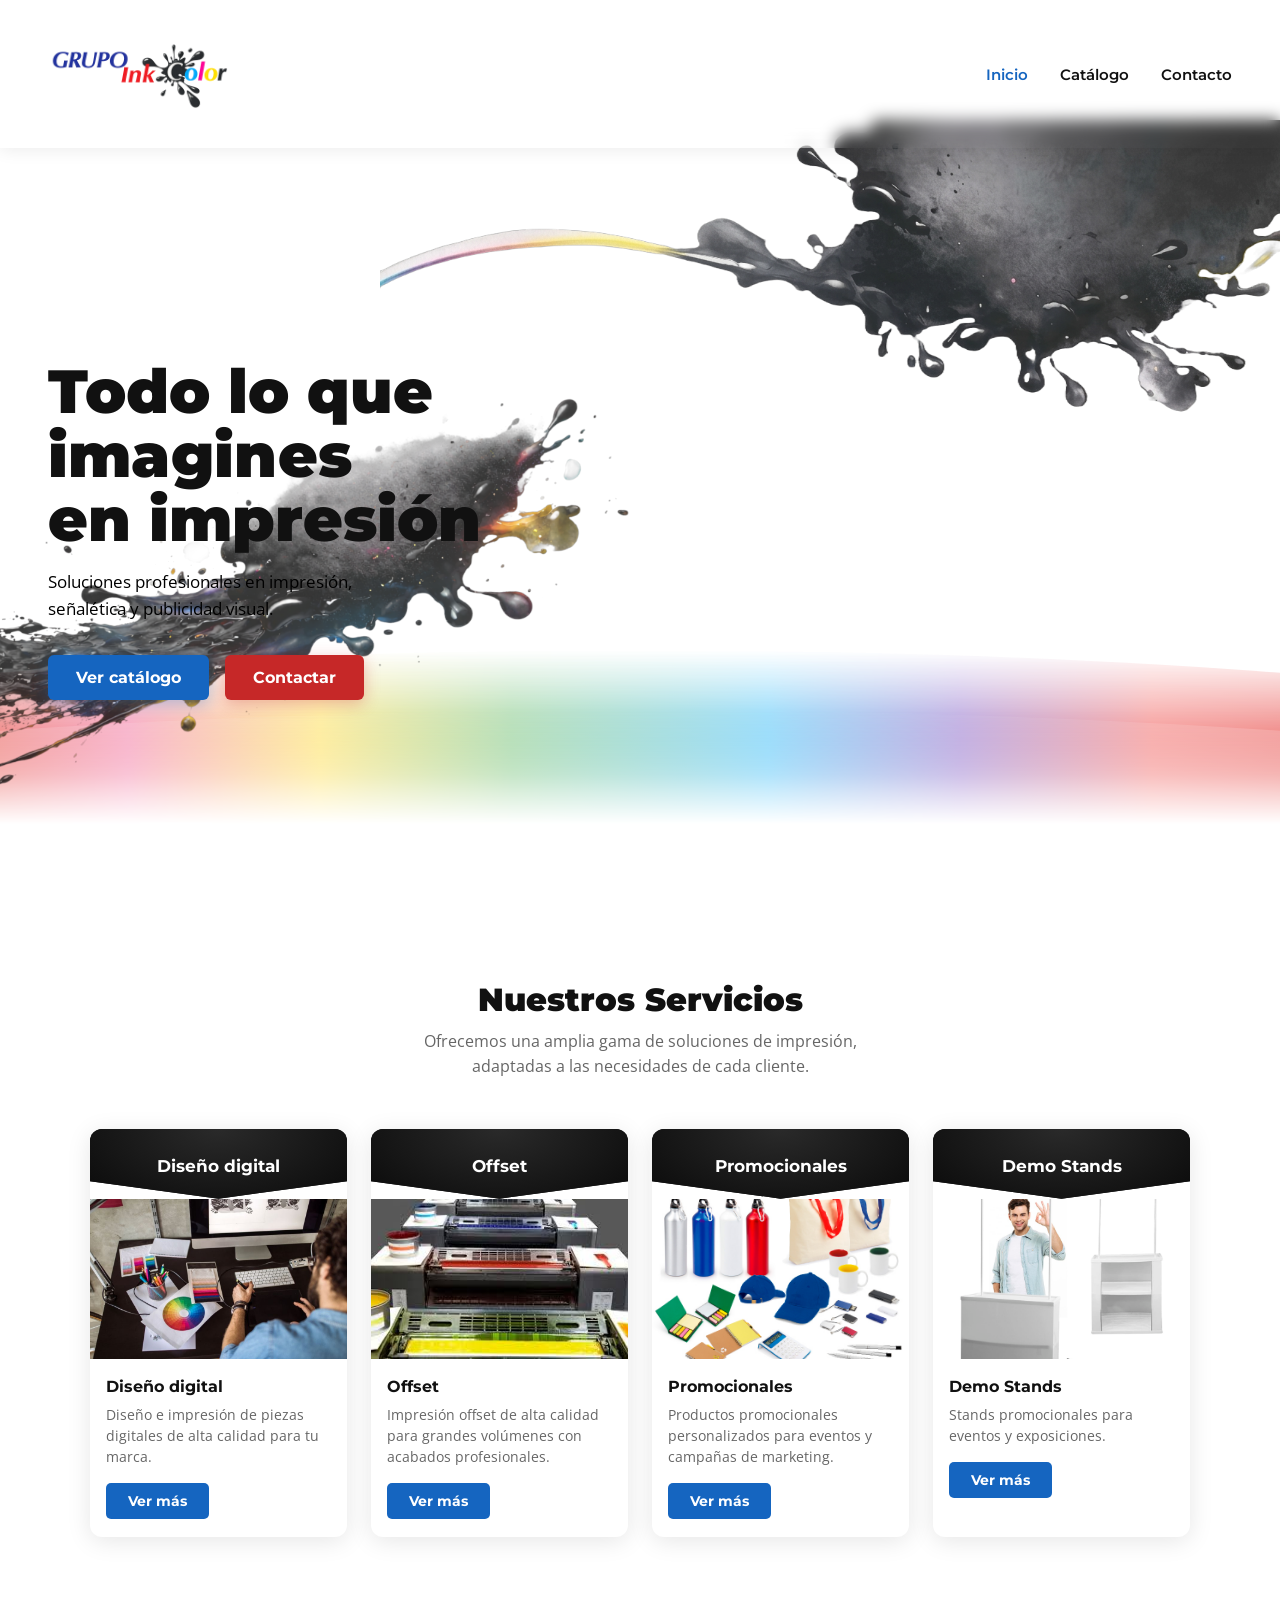
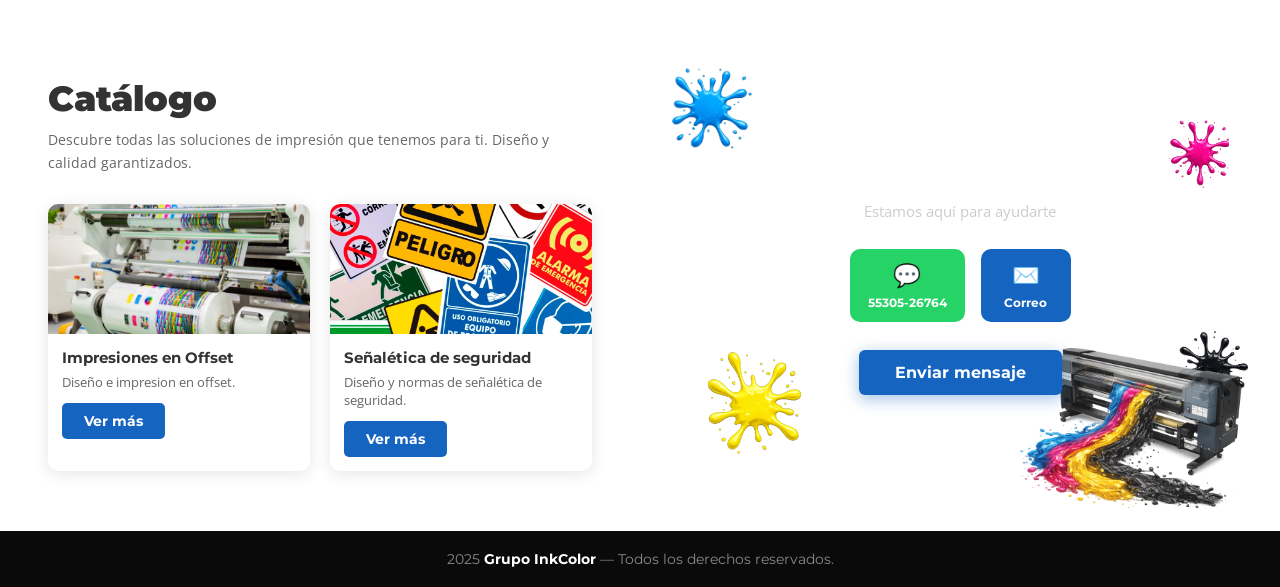
==== commit f0488f5f: "updates" ====
--- a/index.html
+++ b/index.html
@@ -7,7 +7,7 @@
 <link href="https://fonts.googleapis.com/css2?family=Montserrat:wght@400;600;700;900&family=Open+Sans:wght@400;600&display=swap" rel="stylesheet">
 <link rel="stylesheet" href="styles.css">
 <link rel="icon" type="image/png" href="assets/mancha-tinta-6.png">
-<link rel="stylesheet" href="styles.css?v=0.0.1">
+<link rel="stylesheet" href="styles.css?v=0.0.2">
 </head>
 <body>
 
@@ -92,6 +92,6 @@
     </div>
   </footer>
 
-<script src="script.js?v=0.0.1"></script>
+<script src="script.js?v=0.0.2"></script>
 </body>
 </html>
--- a/styles.css
+++ b/styles.css
@@ -118,7 +118,7 @@
     min-height: 100vh;
     padding-top: 160px;
     position: relative;
-    overflow: hidden;
+    overflow: visible;
     background: #fff;
     display: flex;
     align-items: center;
@@ -130,6 +130,7 @@
     padding: 0 48px;
     max-width: 560px;
     animation: fadeInUp 0.8s ease both;
+    color: #000000;
 }
 
 @keyframes fadeInUp {
@@ -148,7 +149,7 @@
 
 .hero-content p {
     font-size: 1.05rem;
-    color: #555;
+    color: #000000;
     margin-bottom: 32px;
     line-height: 1.6;
 }
@@ -193,24 +194,23 @@
 /* ===== MANCHAS PRINCIPALES ===== */
 .ink-top-right {
     position: absolute;
-    top: 150px;
+    top: 120px;
     right: 0;
     width: 80% !important;
     max-width: 900px !important;
     height: auto;
-    z-index: 1;
+    z-index: 5;
     opacity: 0.85;
     pointer-events: none;
 }
-
 .ink-bottom-left {
     position: absolute;
-    bottom: 80px;
+    bottom: 60px;
     left: -30px;
     width: 70% !important;
     max-width: 700px !important;
     height: auto;
-    z-index: 1;
+    z-index: 5;
     opacity: 0.8;
     pointer-events: none;
 }
--- a/styles.css
+++ b/styles.css
@@ -118,7 +118,7 @@
     min-height: 100vh;
     padding-top: 160px;
     position: relative;
-    overflow: hidden;
+    overflow: visible;
     background: #fff;
     display: flex;
     align-items: center;
@@ -130,6 +130,7 @@
     padding: 0 48px;
     max-width: 560px;
     animation: fadeInUp 0.8s ease both;
+    color: #000000;
 }
 
 @keyframes fadeInUp {
@@ -148,7 +149,7 @@
 
 .hero-content p {
     font-size: 1.05rem;
-    color: #555;
+    color: #000000;
     margin-bottom: 32px;
     line-height: 1.6;
 }
@@ -193,24 +194,23 @@
 /* ===== MANCHAS PRINCIPALES ===== */
 .ink-top-right {
     position: absolute;
-    top: 150px;
+    top: 120px;
     right: 0;
     width: 80% !important;
     max-width: 900px !important;
     height: auto;
-    z-index: 1;
+    z-index: 5;
     opacity: 0.85;
     pointer-events: none;
 }
-
 .ink-bottom-left {
     position: absolute;
-    bottom: 80px;
+    bottom: 60px;
     left: -30px;
     width: 70% !important;
     max-width: 700px !important;
     height: auto;
-    z-index: 1;
+    z-index: 5;
     opacity: 0.8;
     pointer-events: none;
 }
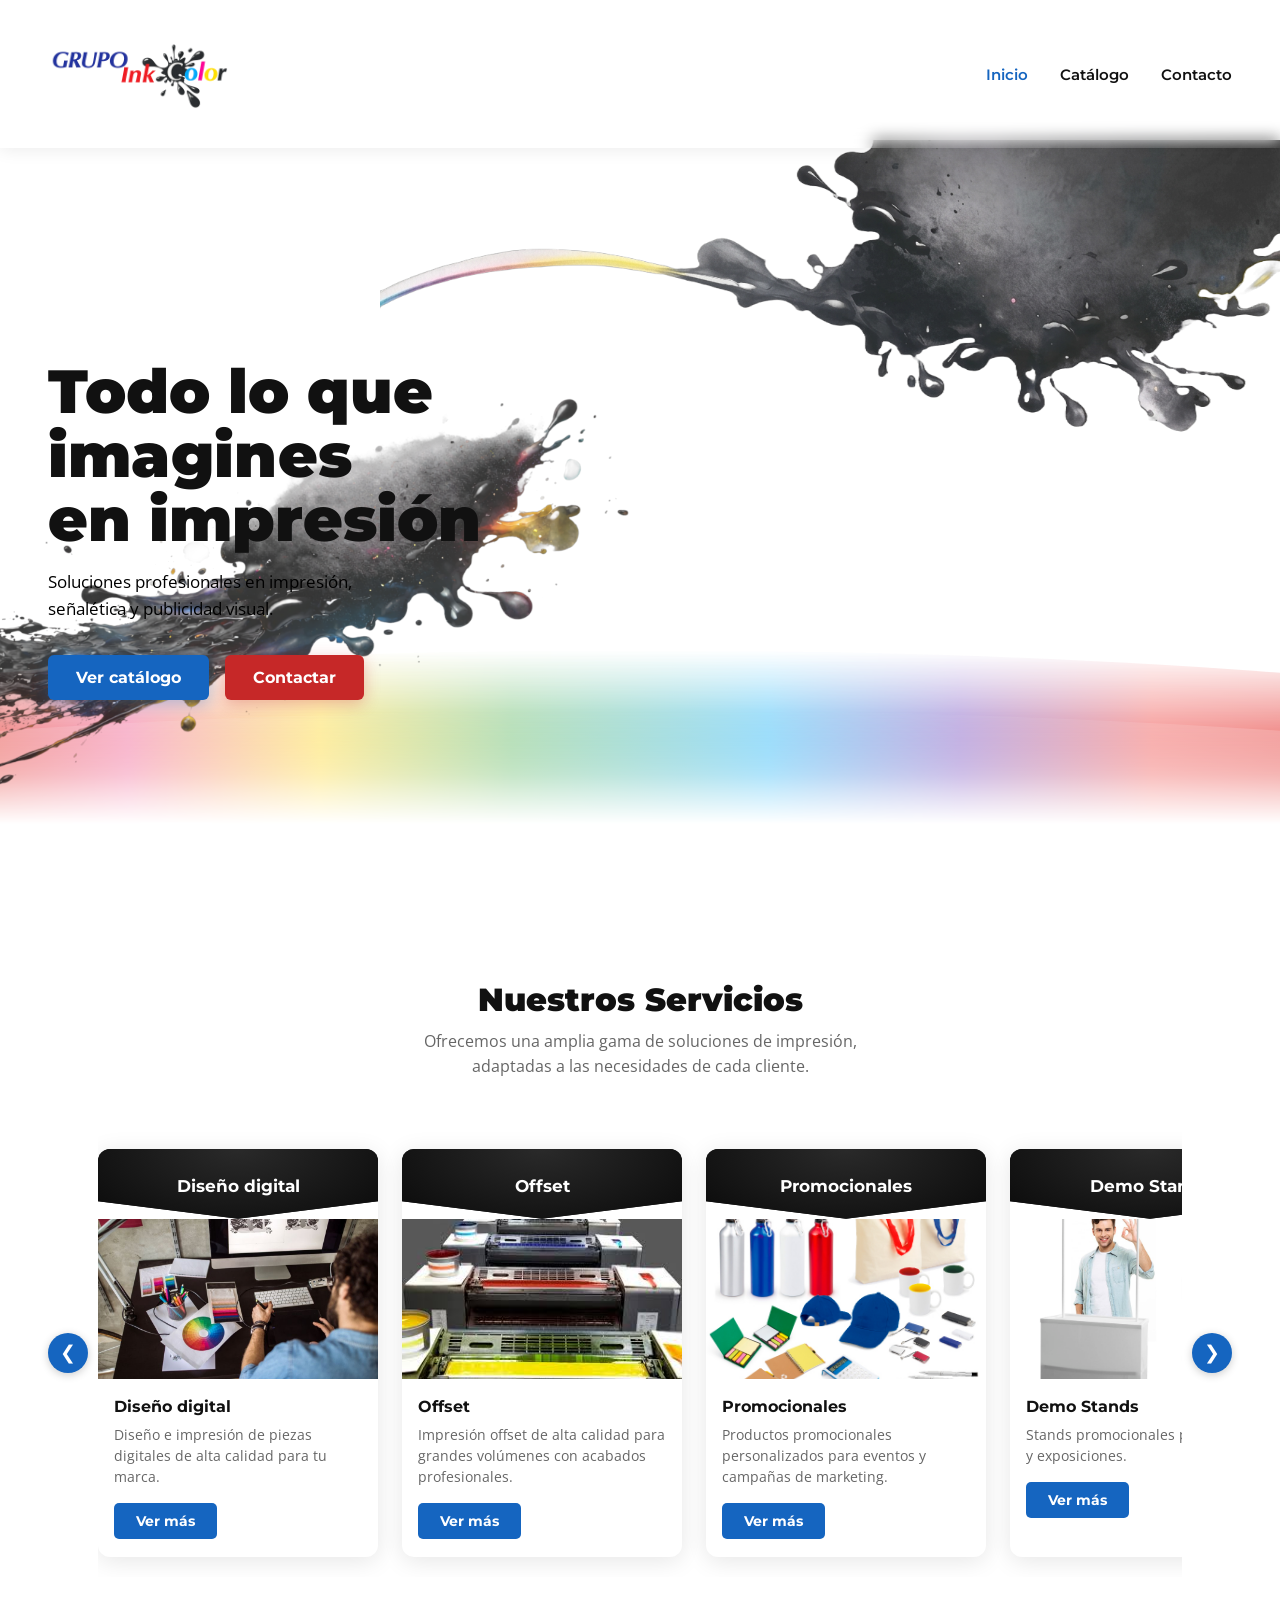
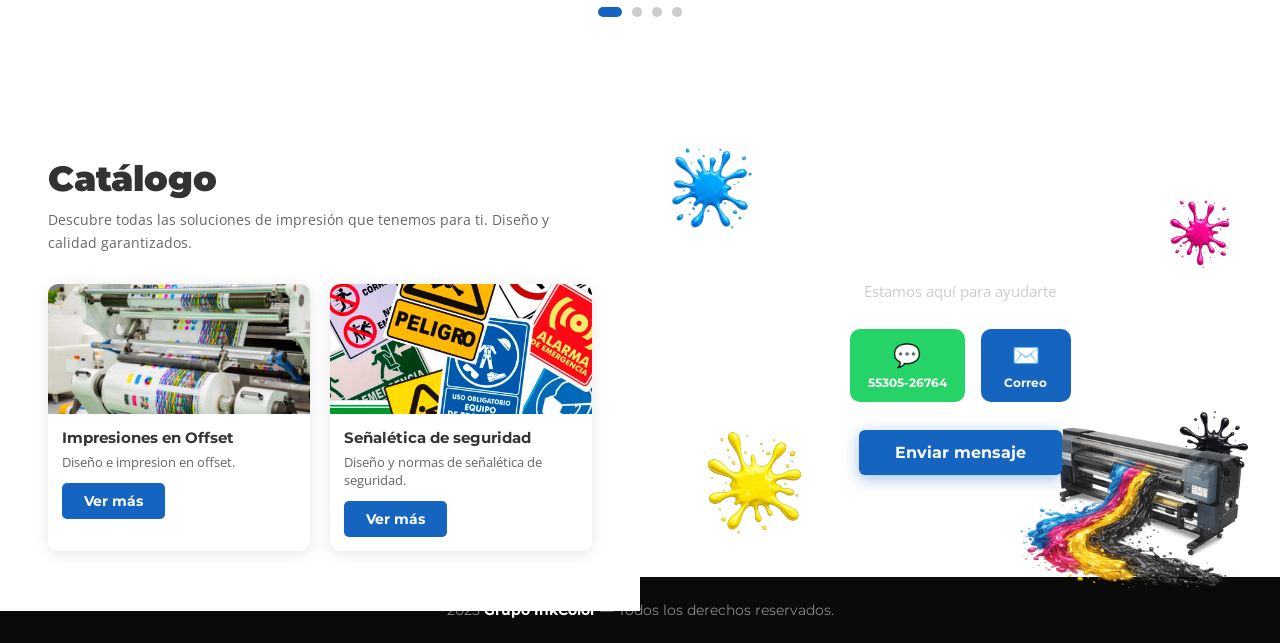
==== commit 1180e0ac: "carrusell" ====
--- a/index.html
+++ b/index.html
@@ -47,11 +47,21 @@
   </section>
 
 <!-- SERVICES -->
+<!-- SECCIÓN SERVICIOS -->
 <section class="services">
-    <h2 class="section-title">Nuestros Servicios</h2>
-    <p class="section-sub">Ofrecemos una amplia gama de soluciones de impresión, adaptadas a las necesidades de cada cliente.</p>
-    <div class="services-grid" id="servicesGrid"></div>
-  </section>
+  <h2 class="section-title">Nuestros Servicios</h2>
+  <p class="section-sub">Ofrecemos una amplia gama de soluciones de impresión, adaptadas a las necesidades de cada cliente.</p>
+  
+  <div class="carousel-container">
+    <button class="carousel-btn prev" id="prevService">❮</button>
+    <div class="carousel-track" id="servicesCarousel">
+      <!-- Los servicios se generarán aquí con JS -->
+    </div>
+    <button class="carousel-btn next" id="nextService">❯</button>
+  </div>
+  
+  <div class="carousel-dots" id="servicesDots"></div>
+</section>
 
 <!-- CATALOG + CONTACT (sección de dos columnas) -->
 <div class="bottom-section">
--- a/styles.css
+++ b/styles.css
@@ -194,7 +194,7 @@
 /* ===== MANCHAS PRINCIPALES ===== */
 .ink-top-right {
     position: absolute;
-    top: 120px;
+    top: 140px;
     right: 0;
     width: 80% !important;
     max-width: 900px !important;
@@ -630,16 +630,45 @@
     50% { transform: translateY(-15px) rotate(5deg); }
 }
 
-/* ===== FOOTER ===== */
+/* ===== FOOTER DEFINITIVO ===== */
+html, body {
+    height: 100%;
+    margin: 0;
+    padding: 0;
+}
+
+body {
+    display: flex;
+    flex-direction: column;
+    min-height: 100vh;
+}
+
+main {
+    flex: 1;
+}
+
 footer {
     background: #0a0a0a;
     color: #888;
     text-align: center;
-    padding: 20px;
+    padding: 25px 20px;
     font-size: 0.85rem;
     font-family: 'Montserrat', sans-serif;
-    position: relative;
-    z-index: 20;
+    width: 100%;
+    margin-top: auto;
+    box-sizing: border-box;
+}
+
+footer .container {
+    max-width: 1200px;
+    margin: 0 auto;
+    padding: 0 20px;
+}
+
+footer p {
+    margin: 0;
+    line-height: 1.5;
+    color: #888;
 }
 
 footer span {
@@ -855,6 +884,7 @@
         padding: 40px 24px;
     }
     .ink-top-right {
+        top: 18vh;
         width: 70%;
         max-width: 550px;
         top: 140px;
@@ -874,7 +904,7 @@
     nav {
         padding: 10px 20px;
         min-height: 80px;
-        background: rgba(255, 255, 255, 0.98);
+        background: rgba(0, 0, 0, 0);
     }
     .logo img {
         max-height: 80px;
@@ -966,9 +996,9 @@
     .splash-3 { width: 60px; bottom: 10%; left: 5%; }
     .splash-4 { width: 45px; bottom: 20%; right: 2%; }
     .ink-top-right {
+        top: 18vh;
         width: 75%;
         max-width: 350px;
-        top: 130px;
         right: -15px;
         opacity: 0.5;
     }
@@ -980,6 +1010,83 @@
         opacity: 0.5;
     }
 }
+/* ===== CATÁLOGO RESPONSIVE MÓVIL ===== */
+@media (max-width: 768px) {
+    /* Filtros */
+    .catalog-filters {
+        gap: 8px;
+        margin: 20px 16px;
+    }
+    
+    .filter-btn {
+        padding: 6px 14px;
+        font-size: 0.75rem;
+    }
+    
+    /* Grid horizontal */
+    .full-catalog-grid {
+        display: flex;
+        flex-direction: column;
+        gap: 16px;
+        padding: 0 16px 40px 16px;
+    }
+    
+    /* Tarjeta horizontal */
+    .catalog-item-full {
+        display: flex;
+        flex-direction: row;
+        align-items: center;
+        gap: 16px;
+        padding: 12px;
+        border-radius: 20px;
+        box-shadow: 0 4px 12px rgba(0, 0, 0, 0.08);
+    }
+    
+    .catalog-item-full .card-header {
+        display: none;
+    }
+    
+    .catalog-item-full .card-img {
+        width: 100px;
+        height: 100px;
+        border-radius: 12px;
+        object-fit: cover;
+        flex-shrink: 0;
+    }
+    
+    .catalog-item-full .card-body {
+        flex: 1;
+        padding: 0;
+        text-align: left;
+    }
+    
+    .catalog-item-full h4 {
+        font-size: 0.9rem;
+        margin-bottom: 4px;
+        font-weight: 700;
+    }
+    
+    .catalog-item-full p {
+        font-size: 0.7rem;
+        color: #666;
+        margin-bottom: 8px;
+        line-height: 1.3;
+        display: -webkit-box;
+        -webkit-line-clamp: 2;
+        -webkit-box-orient: vertical;
+        overflow: hidden;
+    }
+    
+    .catalog-features {
+        display: none;
+    }
+    
+    .btn-ver {
+        padding: 6px 14px;
+        font-size: 0.7rem;
+        border-radius: 20px;
+    }
+}
 
 /* Móviles pequeños (max-width: 600px) */
 @media (max-width: 600px) {
@@ -997,6 +1104,7 @@
         font-size: 0.85rem;
     }
     .ink-top-right {
+        top: 18vh;
         width: 80%;
         max-width: 260px; 
         top: 140px;
@@ -1019,6 +1127,30 @@
     .ink-bottom-left {
         width: 28%;
         max-width: 450px;
+    }
+}
+
+/* Pantalla externa (plegado) */
+@media (max-width: 480px) {
+    .ink-top-right {
+        top: 18vh;
+        width: 65% !important;
+        max-width: 260px !important;
+    }
+}
+
+/* Pantalla interna (desplegado) */
+@media (min-width: 700px) and (max-width: 900px) {
+    .ink-top-right {
+        top: 18vh;
+        width: 55% !important;
+        max-width: 380px !important;
+    }
+    
+    .ink-bottom-left {
+        bottom: 90px !important;
+        width: 45% !important;
+        max-width: 280px !important;
     }
 }
 
@@ -1114,4 +1246,140 @@
 .page-catalogo .nav-links a,
 .page-contacto .nav-links a {
     color: white;
+}
+
+/* Fuerza footer abajo */
+body {
+    display: flex;
+    flex-direction: column;
+    min-height: 100vh;
+}
+
+main {
+    flex: 1 0 auto;
+}
+
+footer {
+    flex-shrink: 0;
+}
+
+/* ===== CARRUSEL DE SERVICIOS ===== */
+
+.carousel-container {
+    position: relative;
+    max-width: 1200px;
+    margin: 0 auto;
+    overflow: visible;  /* Cambia de 'hidden' a 'visible' */
+    padding: 0 50px;
+}
+
+.carousel-track {
+    display: flex;
+    gap: 24px;
+    overflow-x: auto;
+    scroll-snap-type: x mandatory;
+    scroll-behavior: smooth;
+    -webkit-overflow-scrolling: touch;
+    scrollbar-width: none;
+    padding: 20px 0;
+    min-height: 380px;  /* Altura mínima para que se vean */
+}
+
+
+.carousel-track::-webkit-scrollbar {
+    display: none;
+}
+
+.carousel-track .service-card {
+    flex: 0 0 280px;
+    scroll-snap-align: start;
+    min-width: 260px;
+    display: flex;  /* Asegura que sea flex */
+    flex-direction: column;
+}
+
+.carousel-track .service-card:hover {
+    transform: translateY(-8px);
+}
+
+.carousel-btn {
+    position: absolute;
+    top: 50%;
+    transform: translateY(-50%);
+    width: 40px;
+    height: 40px;
+    background: var(--blue);
+    color: white;
+    border: none;
+    border-radius: 50%;
+    cursor: pointer;
+    font-size: 1.2rem;
+    display: flex;
+    align-items: center;
+    justify-content: center;
+    transition: all 0.3s ease;
+    z-index: 10;
+    box-shadow: 0 2px 8px rgba(0,0,0,0.2);
+}
+
+.carousel-btn:hover {
+    background: #0d47a1;
+    transform: translateY(-50%) scale(1.05);
+}
+
+.carousel-btn.prev {
+    left: 0;
+}
+
+.carousel-btn.next {
+    right: 0;
+}
+
+.carousel-dots {
+    display: flex;
+    justify-content: center;
+    gap: 10px;
+    margin-top: 30px;
+}
+
+.dot {
+    width: 10px;
+    height: 10px;
+    background: #ccc;
+    border-radius: 50%;
+    cursor: pointer;
+    transition: all 0.3s ease;
+}
+
+.dot.active {
+    width: 24px;
+    background: var(--blue);
+    border-radius: 5px;
+}
+
+/* Responsive carrusel */
+@media (max-width: 768px) {
+    .carousel-container {
+        padding: 0 40px;
+    }
+    
+    .carousel-track .service-card {
+        flex: 0 0 260px;
+    }
+    
+    .carousel-btn {
+        width: 32px;
+        height: 32px;
+        font-size: 0.9rem;
+    }
+}
+
+@media (max-width: 480px) {
+    .carousel-container {
+        padding: 0 30px;
+    }
+    
+    .carousel-track .service-card {
+        flex: 0 0 240px;
+    }
 }
--- a/styles.css
+++ b/styles.css
@@ -194,7 +194,7 @@
 /* ===== MANCHAS PRINCIPALES ===== */
 .ink-top-right {
     position: absolute;
-    top: 120px;
+    top: 140px;
     right: 0;
     width: 80% !important;
     max-width: 900px !important;
@@ -630,16 +630,45 @@
     50% { transform: translateY(-15px) rotate(5deg); }
 }
 
-/* ===== FOOTER ===== */
+/* ===== FOOTER DEFINITIVO ===== */
+html, body {
+    height: 100%;
+    margin: 0;
+    padding: 0;
+}
+
+body {
+    display: flex;
+    flex-direction: column;
+    min-height: 100vh;
+}
+
+main {
+    flex: 1;
+}
+
 footer {
     background: #0a0a0a;
     color: #888;
     text-align: center;
-    padding: 20px;
+    padding: 25px 20px;
     font-size: 0.85rem;
     font-family: 'Montserrat', sans-serif;
-    position: relative;
-    z-index: 20;
+    width: 100%;
+    margin-top: auto;
+    box-sizing: border-box;
+}
+
+footer .container {
+    max-width: 1200px;
+    margin: 0 auto;
+    padding: 0 20px;
+}
+
+footer p {
+    margin: 0;
+    line-height: 1.5;
+    color: #888;
 }
 
 footer span {
@@ -855,6 +884,7 @@
         padding: 40px 24px;
     }
     .ink-top-right {
+        top: 18vh;
         width: 70%;
         max-width: 550px;
         top: 140px;
@@ -874,7 +904,7 @@
     nav {
         padding: 10px 20px;
         min-height: 80px;
-        background: rgba(255, 255, 255, 0.98);
+        background: rgba(0, 0, 0, 0);
     }
     .logo img {
         max-height: 80px;
@@ -966,9 +996,9 @@
     .splash-3 { width: 60px; bottom: 10%; left: 5%; }
     .splash-4 { width: 45px; bottom: 20%; right: 2%; }
     .ink-top-right {
+        top: 18vh;
         width: 75%;
         max-width: 350px;
-        top: 130px;
         right: -15px;
         opacity: 0.5;
     }
@@ -980,6 +1010,83 @@
         opacity: 0.5;
     }
 }
+/* ===== CATÁLOGO RESPONSIVE MÓVIL ===== */
+@media (max-width: 768px) {
+    /* Filtros */
+    .catalog-filters {
+        gap: 8px;
+        margin: 20px 16px;
+    }
+    
+    .filter-btn {
+        padding: 6px 14px;
+        font-size: 0.75rem;
+    }
+    
+    /* Grid horizontal */
+    .full-catalog-grid {
+        display: flex;
+        flex-direction: column;
+        gap: 16px;
+        padding: 0 16px 40px 16px;
+    }
+    
+    /* Tarjeta horizontal */
+    .catalog-item-full {
+        display: flex;
+        flex-direction: row;
+        align-items: center;
+        gap: 16px;
+        padding: 12px;
+        border-radius: 20px;
+        box-shadow: 0 4px 12px rgba(0, 0, 0, 0.08);
+    }
+    
+    .catalog-item-full .card-header {
+        display: none;
+    }
+    
+    .catalog-item-full .card-img {
+        width: 100px;
+        height: 100px;
+        border-radius: 12px;
+        object-fit: cover;
+        flex-shrink: 0;
+    }
+    
+    .catalog-item-full .card-body {
+        flex: 1;
+        padding: 0;
+        text-align: left;
+    }
+    
+    .catalog-item-full h4 {
+        font-size: 0.9rem;
+        margin-bottom: 4px;
+        font-weight: 700;
+    }
+    
+    .catalog-item-full p {
+        font-size: 0.7rem;
+        color: #666;
+        margin-bottom: 8px;
+        line-height: 1.3;
+        display: -webkit-box;
+        -webkit-line-clamp: 2;
+        -webkit-box-orient: vertical;
+        overflow: hidden;
+    }
+    
+    .catalog-features {
+        display: none;
+    }
+    
+    .btn-ver {
+        padding: 6px 14px;
+        font-size: 0.7rem;
+        border-radius: 20px;
+    }
+}
 
 /* Móviles pequeños (max-width: 600px) */
 @media (max-width: 600px) {
@@ -997,6 +1104,7 @@
         font-size: 0.85rem;
     }
     .ink-top-right {
+        top: 18vh;
         width: 80%;
         max-width: 260px; 
         top: 140px;
@@ -1019,6 +1127,30 @@
     .ink-bottom-left {
         width: 28%;
         max-width: 450px;
+    }
+}
+
+/* Pantalla externa (plegado) */
+@media (max-width: 480px) {
+    .ink-top-right {
+        top: 18vh;
+        width: 65% !important;
+        max-width: 260px !important;
+    }
+}
+
+/* Pantalla interna (desplegado) */
+@media (min-width: 700px) and (max-width: 900px) {
+    .ink-top-right {
+        top: 18vh;
+        width: 55% !important;
+        max-width: 380px !important;
+    }
+    
+    .ink-bottom-left {
+        bottom: 90px !important;
+        width: 45% !important;
+        max-width: 280px !important;
     }
 }
 
@@ -1114,4 +1246,140 @@
 .page-catalogo .nav-links a,
 .page-contacto .nav-links a {
     color: white;
+}
+
+/* Fuerza footer abajo */
+body {
+    display: flex;
+    flex-direction: column;
+    min-height: 100vh;
+}
+
+main {
+    flex: 1 0 auto;
+}
+
+footer {
+    flex-shrink: 0;
+}
+
+/* ===== CARRUSEL DE SERVICIOS ===== */
+
+.carousel-container {
+    position: relative;
+    max-width: 1200px;
+    margin: 0 auto;
+    overflow: visible;  /* Cambia de 'hidden' a 'visible' */
+    padding: 0 50px;
+}
+
+.carousel-track {
+    display: flex;
+    gap: 24px;
+    overflow-x: auto;
+    scroll-snap-type: x mandatory;
+    scroll-behavior: smooth;
+    -webkit-overflow-scrolling: touch;
+    scrollbar-width: none;
+    padding: 20px 0;
+    min-height: 380px;  /* Altura mínima para que se vean */
+}
+
+
+.carousel-track::-webkit-scrollbar {
+    display: none;
+}
+
+.carousel-track .service-card {
+    flex: 0 0 280px;
+    scroll-snap-align: start;
+    min-width: 260px;
+    display: flex;  /* Asegura que sea flex */
+    flex-direction: column;
+}
+
+.carousel-track .service-card:hover {
+    transform: translateY(-8px);
+}
+
+.carousel-btn {
+    position: absolute;
+    top: 50%;
+    transform: translateY(-50%);
+    width: 40px;
+    height: 40px;
+    background: var(--blue);
+    color: white;
+    border: none;
+    border-radius: 50%;
+    cursor: pointer;
+    font-size: 1.2rem;
+    display: flex;
+    align-items: center;
+    justify-content: center;
+    transition: all 0.3s ease;
+    z-index: 10;
+    box-shadow: 0 2px 8px rgba(0,0,0,0.2);
+}
+
+.carousel-btn:hover {
+    background: #0d47a1;
+    transform: translateY(-50%) scale(1.05);
+}
+
+.carousel-btn.prev {
+    left: 0;
+}
+
+.carousel-btn.next {
+    right: 0;
+}
+
+.carousel-dots {
+    display: flex;
+    justify-content: center;
+    gap: 10px;
+    margin-top: 30px;
+}
+
+.dot {
+    width: 10px;
+    height: 10px;
+    background: #ccc;
+    border-radius: 50%;
+    cursor: pointer;
+    transition: all 0.3s ease;
+}
+
+.dot.active {
+    width: 24px;
+    background: var(--blue);
+    border-radius: 5px;
+}
+
+/* Responsive carrusel */
+@media (max-width: 768px) {
+    .carousel-container {
+        padding: 0 40px;
+    }
+    
+    .carousel-track .service-card {
+        flex: 0 0 260px;
+    }
+    
+    .carousel-btn {
+        width: 32px;
+        height: 32px;
+        font-size: 0.9rem;
+    }
+}
+
+@media (max-width: 480px) {
+    .carousel-container {
+        padding: 0 30px;
+    }
+    
+    .carousel-track .service-card {
+        flex: 0 0 240px;
+    }
 }
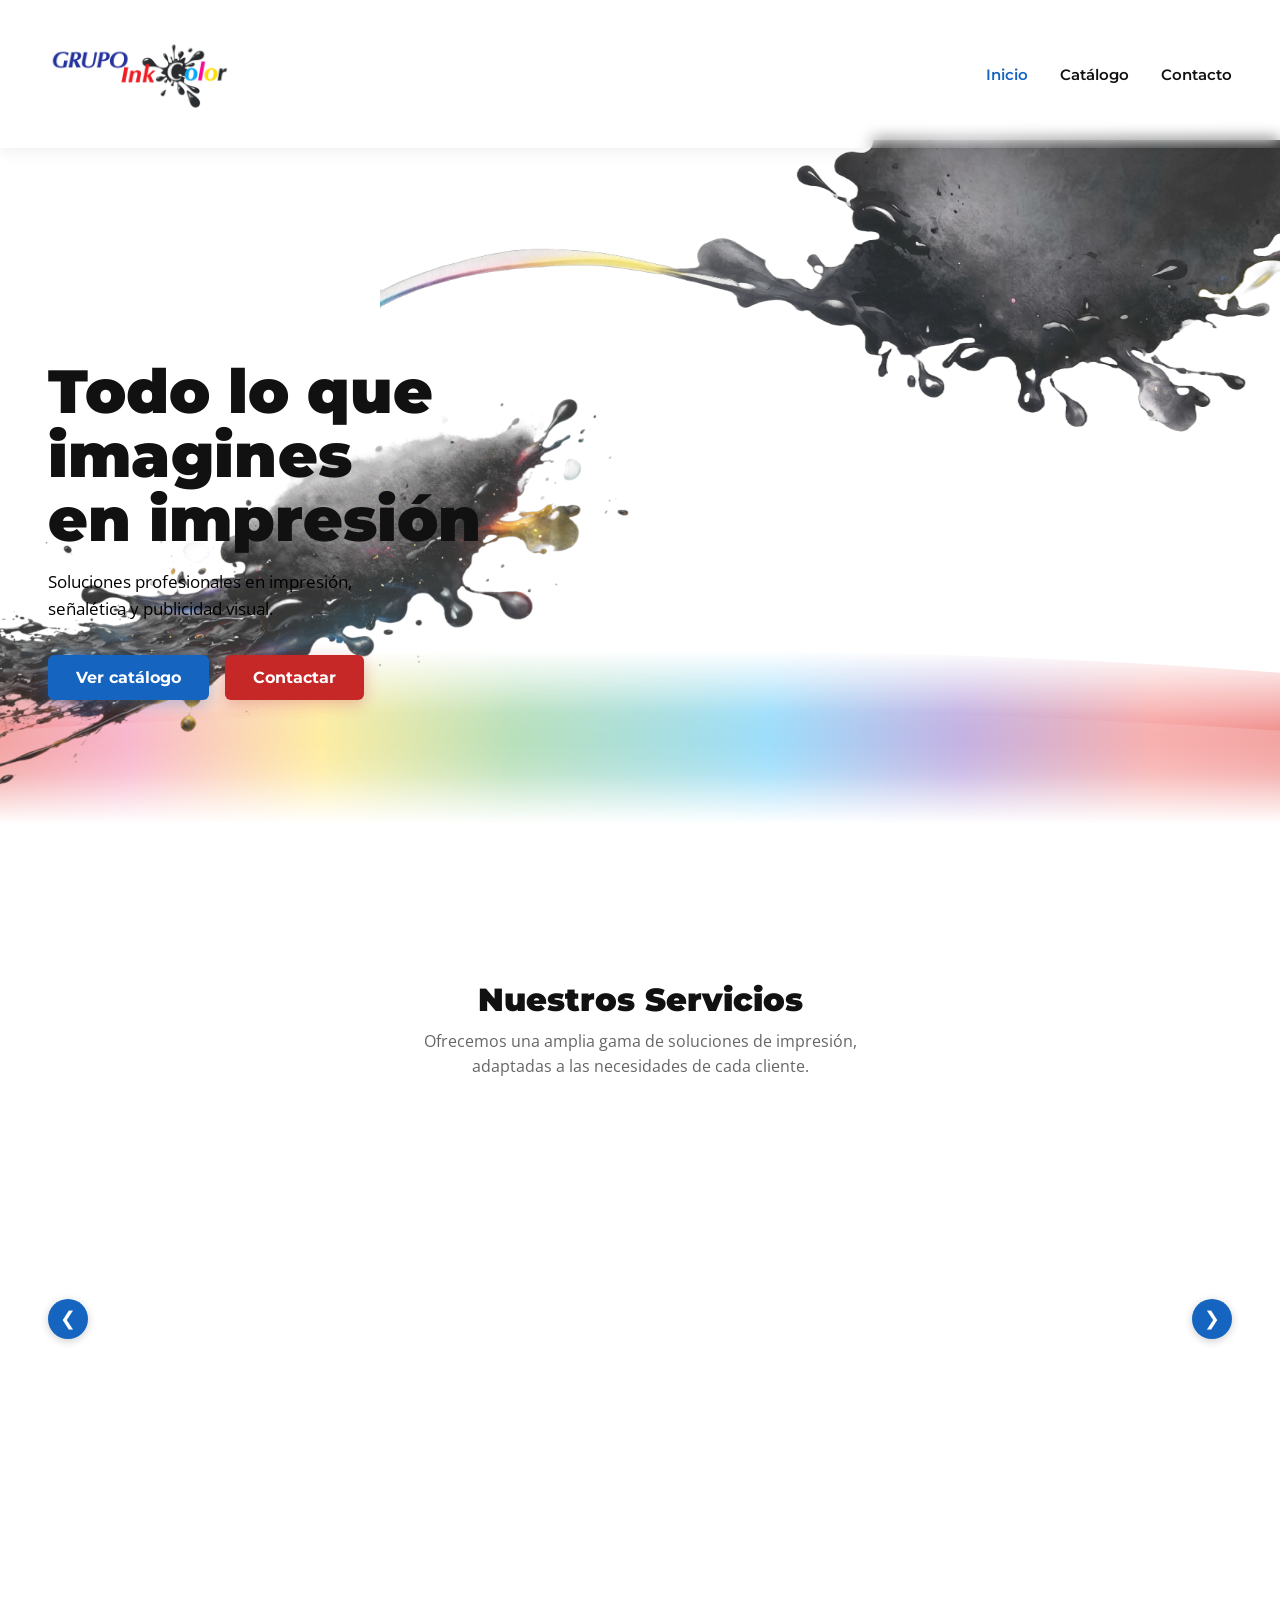
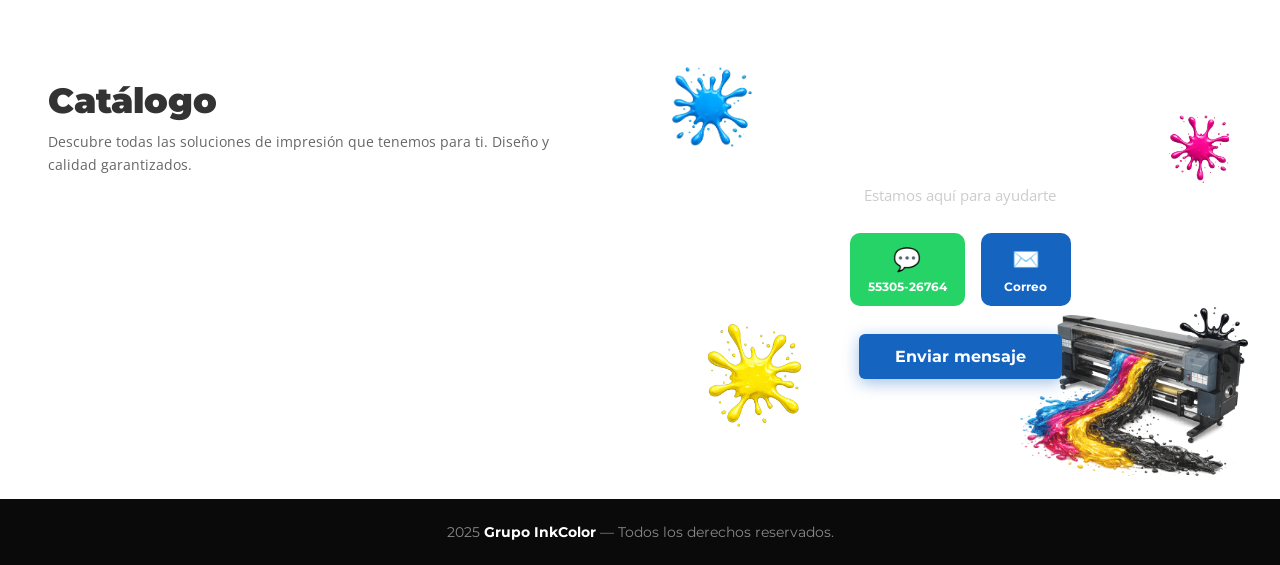
==== commit 634f610f: "update version" ====
--- a/index.html
+++ b/index.html
@@ -7,7 +7,7 @@
 <link href="https://fonts.googleapis.com/css2?family=Montserrat:wght@400;600;700;900&family=Open+Sans:wght@400;600&display=swap" rel="stylesheet">
 <link rel="stylesheet" href="styles.css">
 <link rel="icon" type="image/png" href="assets/mancha-tinta-6.png">
-<link rel="stylesheet" href="styles.css?v=0.0.2">
+<link rel="stylesheet" href="styles.css?v=0.0.3">
 </head>
 <body>
 
@@ -102,6 +102,6 @@
     </div>
   </footer>
 
-<script src="script.js?v=0.0.2"></script>
+<script src="script.js?v=0.0.3"></script>
 </body>
 </html>
--- a/styles.css
+++ b/styles.css
@@ -1382,4 +1382,146 @@
     .carousel-track .service-card {
         flex: 0 0 240px;
     }
+}
+@keyframes fadeOut {
+    0% { opacity: 1; }
+    70% { opacity: 1; }
+    100% { opacity: 0; visibility: hidden; }
+}
+/* ===== LOADER PERSONALIZADO INKCOLOR ===== */
+.loader-overlay {
+    position: fixed;
+    top: 0;
+    left: 0;
+    width: 100%;
+    height: 100%;
+    background: #ffffff;
+    display: flex;
+    flex-direction: column;
+    align-items: center;
+    justify-content: center;
+    z-index: 9999;
+    transition: opacity 0.5s ease, visibility 0.5s ease;
+}
+
+.loader-overlay.hidden {
+    opacity: 0;
+    visibility: hidden;
+}
+
+/* Contenedor del loader */
+.loader-container {
+    text-align: center;
+}
+
+/* Logo animado */
+.loader-logo {
+    font-family: 'Montserrat', sans-serif;
+    font-size: 2.5rem;
+    font-weight: 900;
+    margin-bottom: 30px;
+    animation: pulseLogo 1.5s ease-in-out infinite;
+}
+
+.loader-logo .grupo {
+    color: #1565C0;
+}
+
+.loader-logo .ink {
+    color: #111;
+}
+
+.loader-logo .color {
+    background: linear-gradient(90deg, #e53935, #fdd835, #43a047, #1e88e5);
+    -webkit-background-clip: text;
+    -webkit-text-fill-color: transparent;
+}
+
+/* Animación de las gotas de tinta */
+.ink-drops {
+    display: flex;
+    gap: 12px;
+    justify-content: center;
+    margin-bottom: 30px;
+}
+
+.drop {
+    width: 12px;
+    height: 12px;
+    background: #1565C0;
+    border-radius: 50%;
+    animation: dropBounce 0.8s ease-in-out infinite;
+}
+
+.drop:nth-child(1) { animation-delay: 0s; background: #e53935; }
+.drop:nth-child(2) { animation-delay: 0.1s; background: #fdd835; }
+.drop:nth-child(3) { animation-delay: 0.2s; background: #43a047; }
+.drop:nth-child(4) { animation-delay: 0.3s; background: #1e88e5; }
+.drop:nth-child(5) { animation-delay: 0.4s; background: #1565C0; }
+
+/* Círculo giratorio con colores */
+.loader-circle {
+    width: 60px;
+    height: 60px;
+    margin: 0 auto 20px;
+    border: 3px solid #f0f0f0;
+    border-top: 3px solid #1565C0;
+    border-right: 3px solid #e53935;
+    border-bottom: 3px solid #fdd835;
+    border-left: 3px solid #43a047;
+    border-radius: 50%;
+    animation: spin 1s linear infinite;
+}
+
+/* Texto de carga */
+.loader-text {
+    font-family: 'Montserrat', sans-serif;
+    font-size: 0.9rem;
+    color: #666;
+    letter-spacing: 2px;
+    animation: blinkText 1.5s ease-in-out infinite;
+}
+
+/* Animaciones */
+@keyframes pulseLogo {
+    0%, 100% { transform: scale(1); opacity: 1; }
+    50% { transform: scale(1.02); opacity: 0.9; }
+}
+
+@keyframes dropBounce {
+    0%, 100% { transform: translateY(0) scale(1); }
+    50% { transform: translateY(-15px) scale(1.2); }
+}
+
+@keyframes spin {
+    0% { transform: rotate(0deg); }
+    100% { transform: rotate(360deg); }
+}
+
+@keyframes blinkText {
+    0%, 100% { opacity: 1; }
+    50% { opacity: 0.5; }
+}
+
+/* ===== LOADER CON LOGO IMAGEN ===== */
+.loader-logo-img {
+    text-align: center;
+    margin-bottom: 20px;
+}
+
+.logo-animated {
+    max-width: 180px;
+    height: auto;
+    animation: logoPulseLoader 1.5s ease-in-out infinite;
+}
+
+@keyframes logoPulseLoader {
+    0%, 100% {
+        transform: scale(1);
+        opacity: 1;
+    }
+    50% {
+        transform: scale(1.05);
+        opacity: 0.9;
+    }
 }
--- a/styles.css
+++ b/styles.css
@@ -1382,4 +1382,146 @@
     .carousel-track .service-card {
         flex: 0 0 240px;
     }
+}
+@keyframes fadeOut {
+    0% { opacity: 1; }
+    70% { opacity: 1; }
+    100% { opacity: 0; visibility: hidden; }
+}
+/* ===== LOADER PERSONALIZADO INKCOLOR ===== */
+.loader-overlay {
+    position: fixed;
+    top: 0;
+    left: 0;
+    width: 100%;
+    height: 100%;
+    background: #ffffff;
+    display: flex;
+    flex-direction: column;
+    align-items: center;
+    justify-content: center;
+    z-index: 9999;
+    transition: opacity 0.5s ease, visibility 0.5s ease;
+}
+
+.loader-overlay.hidden {
+    opacity: 0;
+    visibility: hidden;
+}
+
+/* Contenedor del loader */
+.loader-container {
+    text-align: center;
+}
+
+/* Logo animado */
+.loader-logo {
+    font-family: 'Montserrat', sans-serif;
+    font-size: 2.5rem;
+    font-weight: 900;
+    margin-bottom: 30px;
+    animation: pulseLogo 1.5s ease-in-out infinite;
+}
+
+.loader-logo .grupo {
+    color: #1565C0;
+}
+
+.loader-logo .ink {
+    color: #111;
+}
+
+.loader-logo .color {
+    background: linear-gradient(90deg, #e53935, #fdd835, #43a047, #1e88e5);
+    -webkit-background-clip: text;
+    -webkit-text-fill-color: transparent;
+}
+
+/* Animación de las gotas de tinta */
+.ink-drops {
+    display: flex;
+    gap: 12px;
+    justify-content: center;
+    margin-bottom: 30px;
+}
+
+.drop {
+    width: 12px;
+    height: 12px;
+    background: #1565C0;
+    border-radius: 50%;
+    animation: dropBounce 0.8s ease-in-out infinite;
+}
+
+.drop:nth-child(1) { animation-delay: 0s; background: #e53935; }
+.drop:nth-child(2) { animation-delay: 0.1s; background: #fdd835; }
+.drop:nth-child(3) { animation-delay: 0.2s; background: #43a047; }
+.drop:nth-child(4) { animation-delay: 0.3s; background: #1e88e5; }
+.drop:nth-child(5) { animation-delay: 0.4s; background: #1565C0; }
+
+/* Círculo giratorio con colores */
+.loader-circle {
+    width: 60px;
+    height: 60px;
+    margin: 0 auto 20px;
+    border: 3px solid #f0f0f0;
+    border-top: 3px solid #1565C0;
+    border-right: 3px solid #e53935;
+    border-bottom: 3px solid #fdd835;
+    border-left: 3px solid #43a047;
+    border-radius: 50%;
+    animation: spin 1s linear infinite;
+}
+
+/* Texto de carga */
+.loader-text {
+    font-family: 'Montserrat', sans-serif;
+    font-size: 0.9rem;
+    color: #666;
+    letter-spacing: 2px;
+    animation: blinkText 1.5s ease-in-out infinite;
+}
+
+/* Animaciones */
+@keyframes pulseLogo {
+    0%, 100% { transform: scale(1); opacity: 1; }
+    50% { transform: scale(1.02); opacity: 0.9; }
+}
+
+@keyframes dropBounce {
+    0%, 100% { transform: translateY(0) scale(1); }
+    50% { transform: translateY(-15px) scale(1.2); }
+}
+
+@keyframes spin {
+    0% { transform: rotate(0deg); }
+    100% { transform: rotate(360deg); }
+}
+
+@keyframes blinkText {
+    0%, 100% { opacity: 1; }
+    50% { opacity: 0.5; }
+}
+
+/* ===== LOADER CON LOGO IMAGEN ===== */
+.loader-logo-img {
+    text-align: center;
+    margin-bottom: 20px;
+}
+
+.logo-animated {
+    max-width: 180px;
+    height: auto;
+    animation: logoPulseLoader 1.5s ease-in-out infinite;
+}
+
+@keyframes logoPulseLoader {
+    0%, 100% {
+        transform: scale(1);
+        opacity: 1;
+    }
+    50% {
+        transform: scale(1.05);
+        opacity: 0.9;
+    }
 }
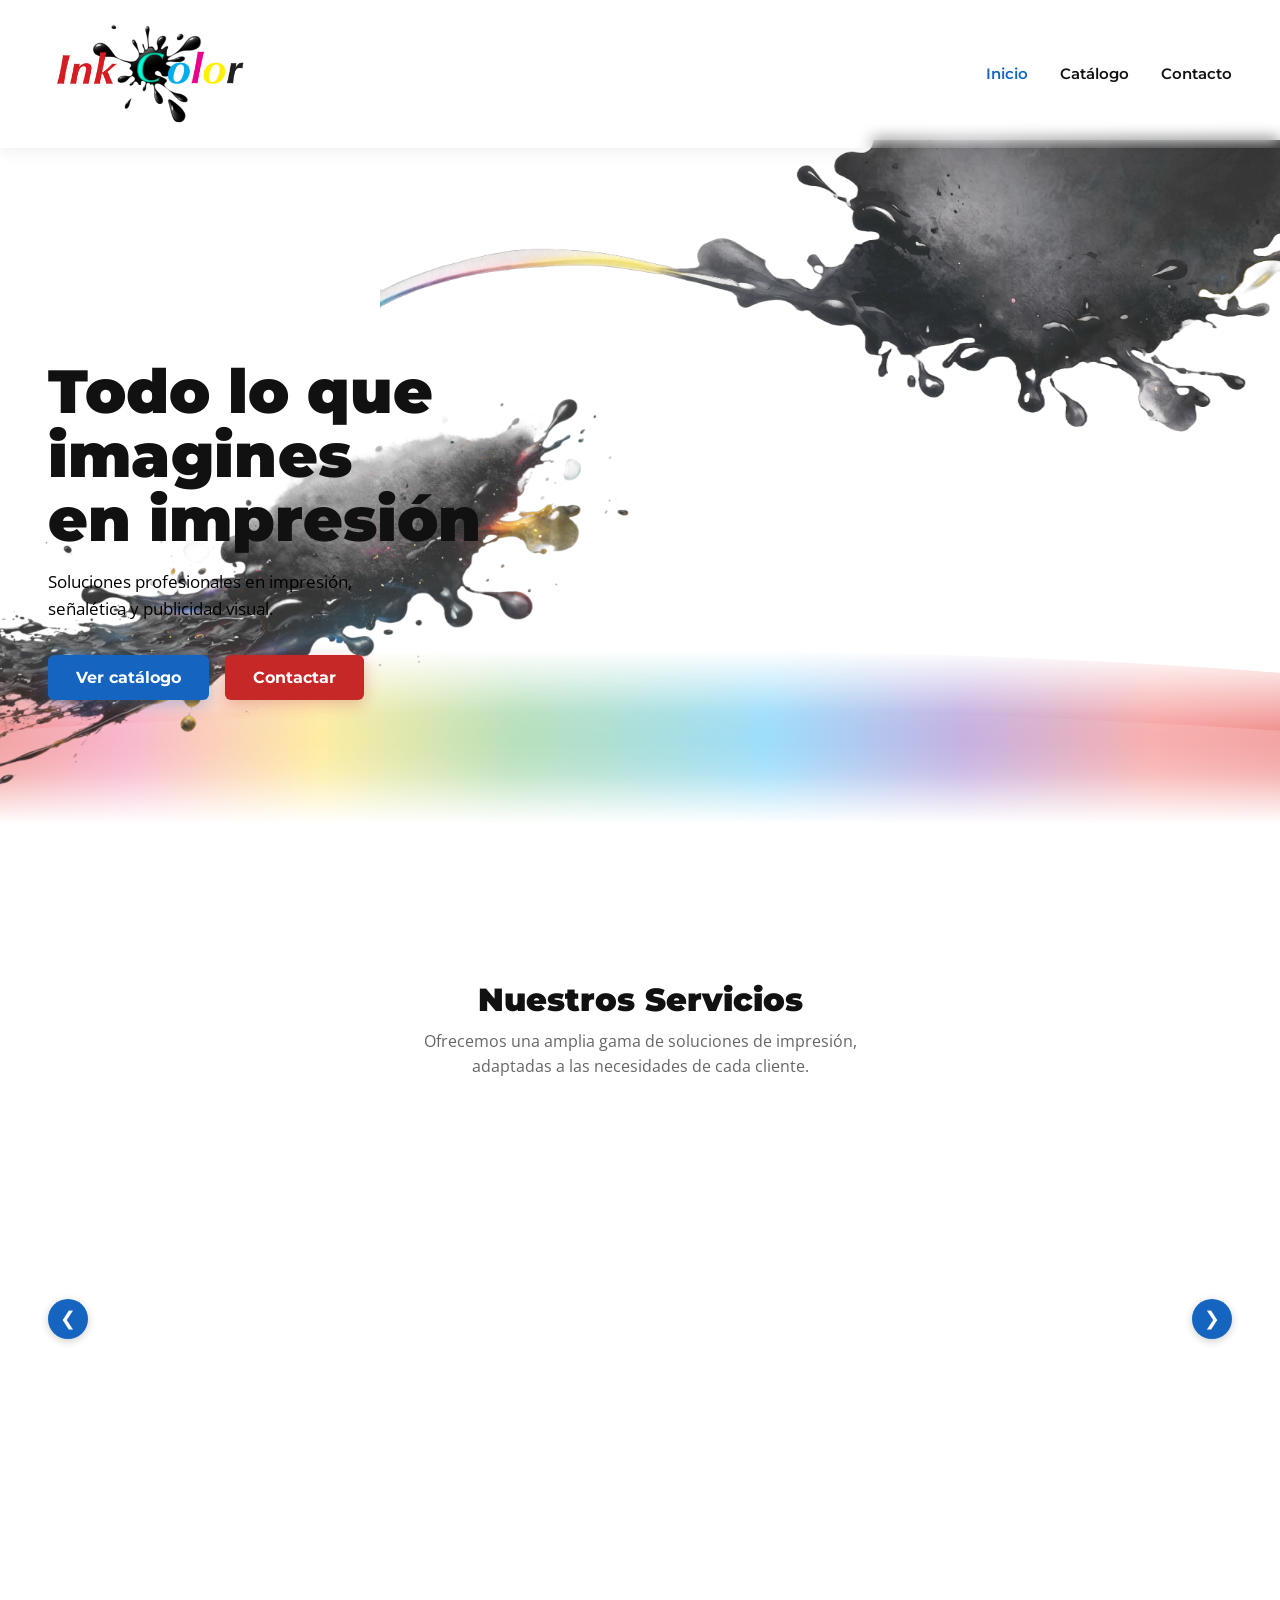
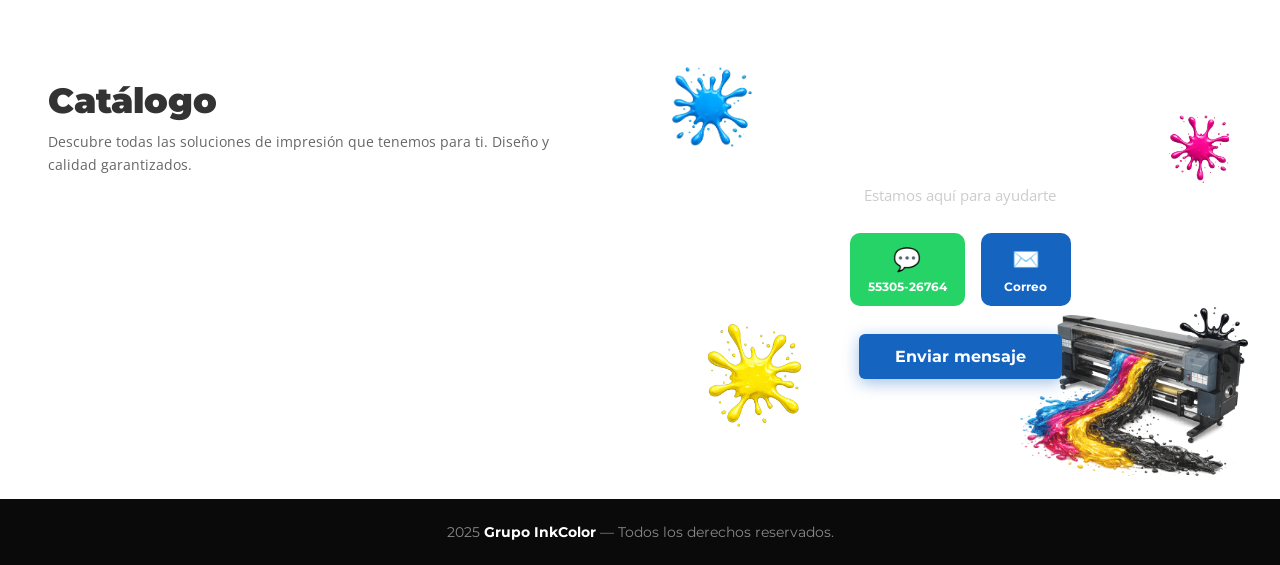
==== commit b719662a: "update version" ====
--- a/index.html
+++ b/index.html
@@ -7,7 +7,7 @@
 <link href="https://fonts.googleapis.com/css2?family=Montserrat:wght@400;600;700;900&family=Open+Sans:wght@400;600&display=swap" rel="stylesheet">
 <link rel="stylesheet" href="styles.css">
 <link rel="icon" type="image/png" href="assets/mancha-tinta-6.png">
-<link rel="stylesheet" href="styles.css?v=0.0.3">
+<link rel="stylesheet" href="styles.css?v=0.0.4">
 </head>
 <body>
 
@@ -102,6 +102,6 @@
     </div>
   </footer>
 
-<script src="script.js?v=0.0.3"></script>
+<script src="script.js?v=0.0.4"></script>
 </body>
 </html>
